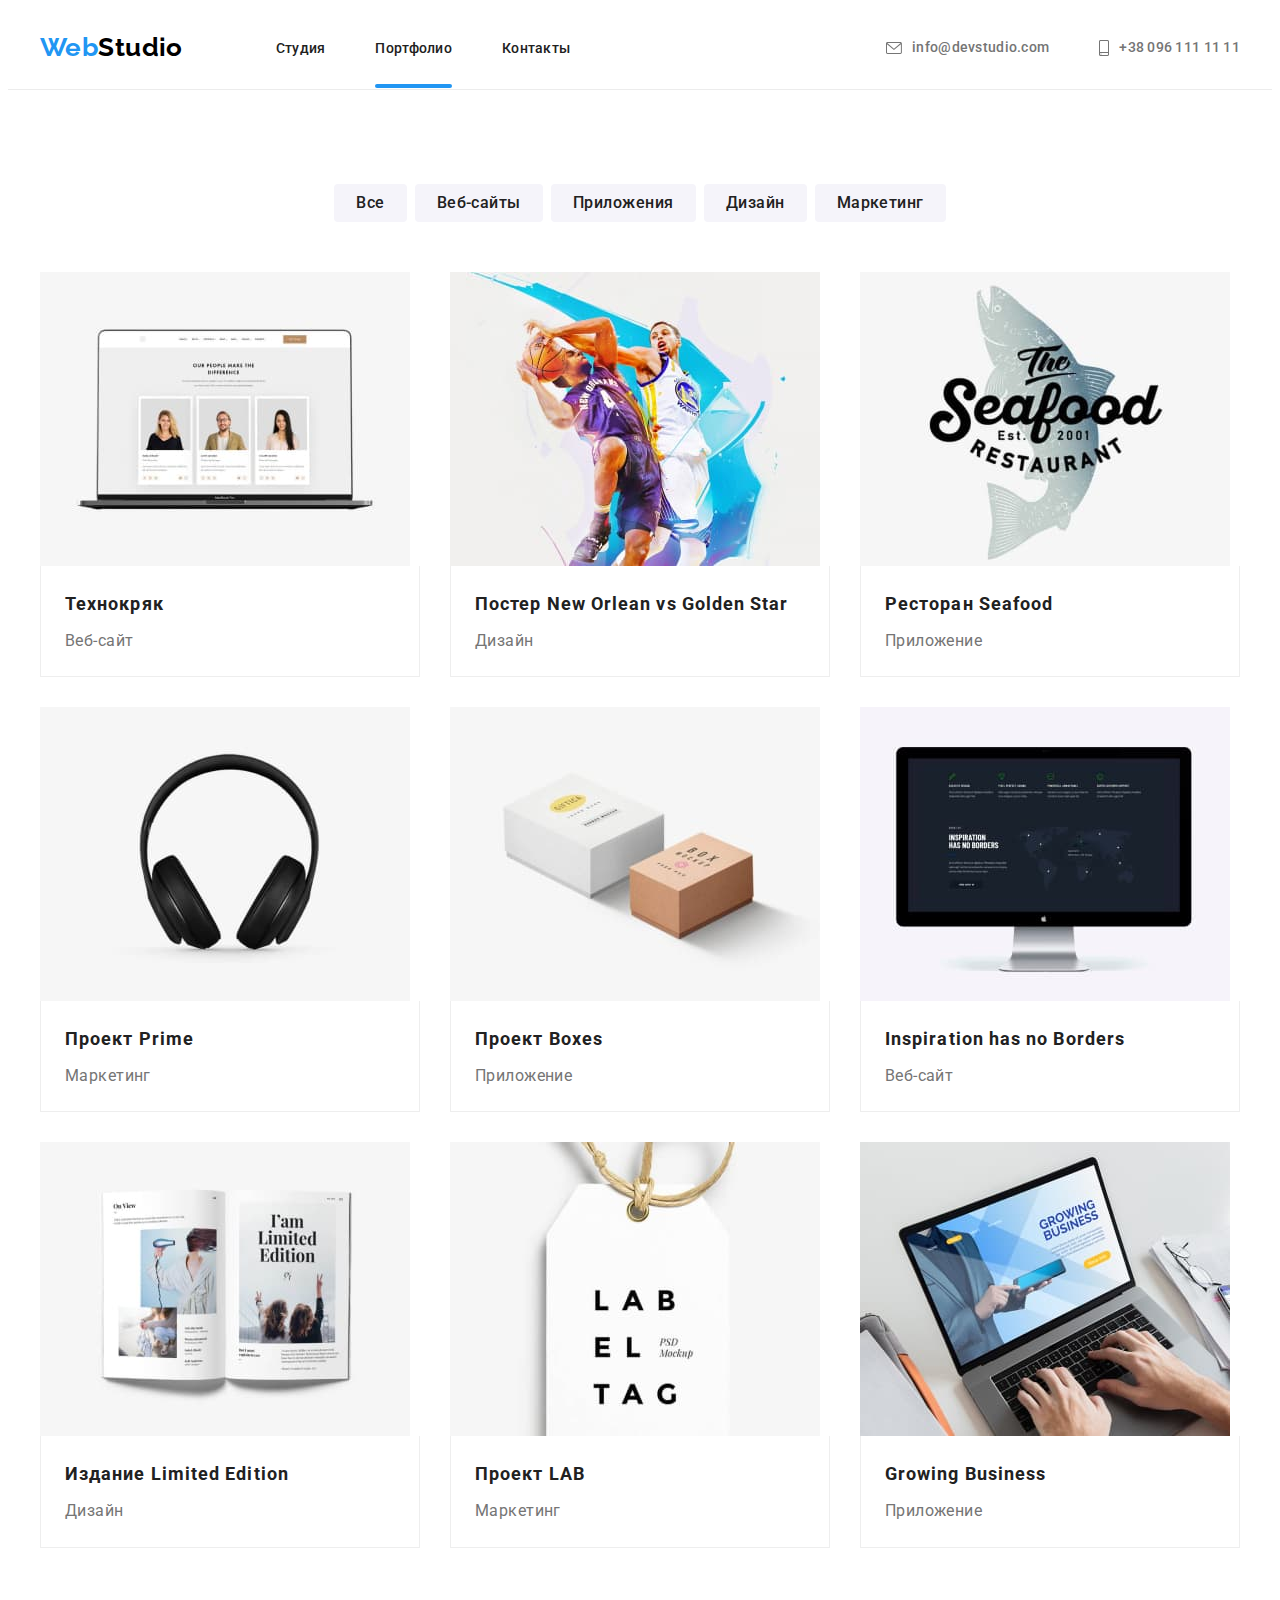
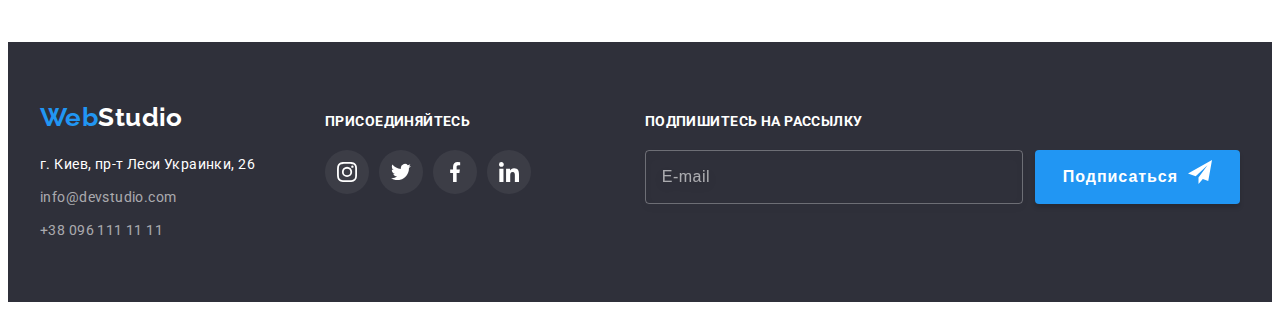
==== portfolio.html @ ac9e817c "Initial commit" ====
<!DOCTYPE html>
<html lang="ru">
	<head>
		<meta charset="UTF-8" />
		<meta http-equiv="X-UA-Compatible" content="IE=edge" />
		<meta name="viewport" content="width=device-width, initial-scale=1.0" />
		<title>Портфолио</title>
		<link rel="preconnect" href="https://fonts.googleapis.com" />
		<link rel="preconnect" href="https://fonts.gstatic.com" crossorigin />
		<link
			href="https://fonts.googleapis.com/css2?family=Raleway:wght@700&family=Roboto:wght@400;500;700;900&display=swap"
			rel="stylesheet"
		/>
		<link
			rel="stylesheet"
			href="https://cdnjs.cloudflare.com/ajax/libs/modern-normalize/1.1.0/modern-normalize.min.css"
			integrity="sha512-wpPYUAdjBVSE4KJnH1VR1HeZfpl1ub8YT/NKx4PuQ5NmX2tKuGu6U/JRp5y+Y8XG2tV+wKQpNHVUX03MfMFn9Q=="
			crossorigin="anonymous"
			referrerpolicy="no-referrer"
		/>
		<link rel="stylesheet" href="./css/styles.css" />
	</head>
	<body>
		<!-- шапка -->
		<header class="page-header">
			<div class="container">
				<nav class="page-navigation">
					<a href="./index.html" class="logo" lang="en">Web<span class="color-black">Studio</span></a>
					<ul class="site-nav list">
						<li><a href="./index.html">Студия</a></li>
						<li><a class="current" href="./portfolio.html">Портфолио</a></li>
						<li><a href="">Контакты</a></li>
					</ul>
				</nav>
				<ul class="auth-nav list">
					<li class="header-mail">
						<a href="maito:info@devstudio.com" class="header-envelope">
							<svg class="header-icon" width="16px" height="12px">
								<use href="./images/symbol-defs.svg#icon-envelope"></use>
							</svg>
							info@devstudio.com</a
						>
					</li>
					<li class="header-tel">
						<a href="tel:+380961111111" class="header-smartphone">
							<svg class="header-icon" width="10px" height="16px">
								<use href="./images/symbol-defs.svg#icon-smartphone"></use>
							</svg>
							+38 096 111 11 11</a
						>
					</li>
				</ul>
			</div>
		</header>
		<main>
			<section class="portfolio section">
				<div class="container">
					<h1 class="visually-hidden">Портфолио</h1>
					<!--фильтр-->
					<ul class="filters list">
						<li class="filers-item"><button type="button">Все</button></li>
						<li class="filers-item"><button type="button">Веб-сайты</button></li>
						<li class="filers-item"><button type="button">Приложения</button></li>
						<li class="filers-item"><button type="button">Дизайн</button></li>
						<li class="filers-item"><button type="button">Маркетинг</button></li>
					</ul>
					<!--карточки-->
					<ul class="cards-list list">
						<li class="cards-item">
							<a href="#" class="card-link">
								<div class="card-thumb">
									<img class="card-img" src="./images/p1.jpg" alt="технокряк" />

									<p class="card-about">
										Ресурс предлагает комплексные предложения с разным уровнем функционала и сервисов. Все это позволит
										посетителю получить исчерпывающие сведения о компании или частном лице
									</p>
								</div>
								<div class="card-content">
									<h2 class="cads">Технокряк</h2>
									<p class="cards-text">Веб-сайт</p>
								</div>
							</a>
						</li>
						<li class="cards-item">
							<a href="#" class="card-link">
								<div class="card-thumb">
									<img class="card-img" src="./images/p2.jpg" alt="постер" width="370" height="294" />
									<p class="card-about">
										Ресурс предлагает комплексные предложения с разным уровнем функционала и сервисов. Все это позволит
										посетителю получить исчерпывающие сведения о компании или частном лице
									</p>
								</div>
								<div class="card-content">
									<h2 class="cads">Постер <span lang="en">New Orlean vs Golden Star</span></h2>
									<p class="cards-text">Дизайн</p>
								</div>
							</a>
						</li>
						<li class="cards-item">
							<a href="#" class="card-link">
								<div class="card-thumb">
									<img class="card-img" src="./images/p3.jpg" alt="ресторан" width="370" height="294" />
									<p class="card-about">
										Ресурс предлагает комплексные предложения с разным уровнем функционала и сервисов. Все это позволит
										посетителю получить исчерпывающие сведения о компании или частном лице
									</p>
								</div>
								<div class="card-content">
									<h2 class="cads">Ресторан <span lang="en">Seafood</span></h2>
									<p class="cards-text">Приложение</p>
								</div>
							</a>
						</li>
						<li class="cards-item">
							<a href="#" class="card-link">
								<div class="card-thumb">
									<img class="card-img" src="./images/p4.jpg" alt="прайм" width="370" height="294" />
									<p class="card-about">
										Ресурс предлагает комплексные предложения с разным уровнем функционала и сервисов. Все это позволит
										посетителю получить исчерпывающие сведения о компании или частном лице
									</p>
								</div>
								<div class="card-content">
									<h2 class="cads">Проект <span lang="en">Prime</span></h2>
									<p class="cards-text">Маркетинг</p>
								</div>
							</a>
						</li>
						<li class="cards-item">
							<a href="#" class="card-link">
								<div class="card-thumb">
									<img class="card-img" src="./images/p5.jpg" alt="коробки" width="370" height="294" />
									<p class="card-about">
										Ресурс предлагает комплексные предложения с разным уровнем функционала и сервисов. Все это позволит
										посетителю получить исчерпывающие сведения о компании или частном лице
									</p>
								</div>
								<div class="card-content">
									<h2 class="cads">Проект <span lang="en">Boxes</span></h2>
									<p class="cards-text">Приложение</p>
								</div>
							</a>
						</li>
						<li class="cards-item">
							<a href="#" class="card-link">
								<div class="card-thumb">
									<img class="card-img" src="./images/p6.jpg" alt="вдохновение" width="370" height="294" />
									<p class="card-about">
										Ресурс предлагает комплексные предложения с разным уровнем функционала и сервисов. Все это позволит
										посетителю получить исчерпывающие сведения о компании или частном лице
									</p>
								</div>
								<div class="card-content">
									<h2 class="cads" lang="en">Inspiration has no Borders</h2>
									<p class="cards-text">Веб-сайт</p>
								</div>
							</a>
						</li>
						<li class="cards-item">
							<a href="#" class="card-link">
								<div class="card-thumb">
									<img class="card-img" src="./images/p7.jpg" alt="журнал" width="370" height="294" />
									<p class="card-about">
										Ресурс предлагает комплексные предложения с разным уровнем функционала и сервисов. Все это позволит
										посетителю получить исчерпывающие сведения о компании или частном лице
									</p>
								</div>
								<div class="card-content">
									<h2 class="cads">Издание <span lang="en">Limited Edition</span></h2>
									<p class="cards-text">Дизайн</p>
								</div>
							</a>
						</li>
						<li class="cards-item">
							<a href="#" class="card-link">
								<div class="card-thumb">
									<img class="card-img" src="./images/p8.jpg" alt="проект" width="370" height="294" />
									<p class="card-about">
										Ресурс предлагает комплексные предложения с разным уровнем функционала и сервисов. Все это позволит
										посетителю получить исчерпывающие сведения о компании или частном лице
									</p>
								</div>
								<div class="card-content">
									<h2 class="cads">Проект <span lang="en">LAB</span></h2>
									<p class="cards-text">Маркетинг</p>
								</div>
							</a>
						</li>
						<li class="cards-item">
							<a href="#" class="card-link">
								<div class="card-thumb">
									<img class="card-img" src="./images/p9.jpg" alt="приложение" width="370" height="294" />
									<p class="card-about">
										Ресурс предлагает комплексные предложения с разным уровнем функционала и сервисов. Все это позволит
										посетителю получить исчерпывающие сведения о компании или частном лице
									</p>
								</div>
								<div class="card-content">
									<h2 class="cads" lang="en">Growing Business</h2>
									<p class="cards-text">Приложение</p>
								</div>
							</a>
						</li>
					</ul>
				</div>
			</section>
		</main>
		<!-- футер -->
		<footer class="footer">
			<div class="container position">
				<div class="footer-contacts">
					<a href="./index.html" class="logo-footer" lang="en">Web<span class="color-white">Studio</span></a>
					<address class="adress">
						<ul class="adress-list list">
							<li class="adress-item">
								<a
									class="adr"
									href="https://goo.gl/maps/PPRMC6hqxbuYSdS69"
									target="_blank"
									rel="noreferrer noopener nofollow"
								>
									г. Киев, пр-т Леси Украинки, 26
								</a>
							</li>
							<li class="adress-item"><a class="mail" href="maito:info@devstudio.com">info@devstudio.com</a></li>
							<li class="adress-item"><a class="tel" href="tel:+380961111111">+38 096 111 11 11</a></li>
						</ul>
					</address>
				</div>

				<div class="adition">
					<strong class="add">Присоединяйтесь</strong>
					<ul class="sotial-list list">
						<li class="sotial-items">
							<a href="" class="sotial-links link">
								<svg class="social-icon" width="20" height="20">
									<use href="./images/symbol-defs.svg#icon-instagram"></use>
								</svg>
							</a>
						</li>
						<li class="sotial-items">
							<a href="" class="sotial-links link">
								<svg class="social-icon" width="20" height="20">
									<use href="./images/symbol-defs.svg#icon-twitter"></use>
								</svg>
							</a>
						</li>
						<li class="sotial-items">
							<a href="" class="sotial-links link">
								<svg class="social-icon" width="20" height="20">
									<use href="./images/symbol-defs.svg#icon-facebook"></use>
								</svg>
							</a>
						</li>
						<li class="sotial-items">
							<a href="" class="sotial-links link">
								<svg class="social-icon" width="20" height="20">
									<use href="./images/symbol-defs.svg#icon-linkedin"></use>
								</svg>
							</a>
						</li>
					</ul>
				</div>

				<div class="footer-sub">
					<strong class="subscribe">Подпишитесь на рассылку</strong>
					<form class="subscribe-form">
						<input type="email" class="subscribe-input" name="user-email" placeholder="E-mail" />
						<button type="submit" class="subscribe-button">
							Подписаться
							<span>
								<svg class="send" width="24" height="24">
									<use href="./images/symbol-defs.svg#icon-send"></use>
								</svg>
							</span>
						</button>
					</form>
				</div>
			</div>
		</footer>
	</body>
</html>
---- css/styles.css ----
:root {
	--main-title-color: #fff;
	--accent-color: #2196f3;
	--color-titles: #212121;
	--color-text: #757575;
	--color-fon: #f5f4fa;
	--color-fon-banner: #c4c4c4;
	--color-black: #000;
	--main-button-accent: #188ce8;
	--contacts-in-footer: rgba(255, 255, 255, 0.6);
	--color-border: #eeeeee;
	--color-header-line: #ececec;
	--color-gradient-hero: rgba(47, 48, 58, 0.4);
	--color-soc-icons: #afb1b8;
	--card-set-gap: 30px;
	--timing-function: cubic-bezier(0.4, 0, 0.2, 1);
}

body {
	font-family: "Roboto", sans-serif;
	background-color: var(--main-title-color);
	font-size: 14px;
	letter-spacing: 0.03em;
	color: var(--color-titles);
}
h1,
h2,
h3,
h4,
h5,
h6,
p {
	margin: 0;
}
a {
	text-decoration: none;
}
li {
	list-style: none;
}
img {
	display: block;
	max-width: 100%;
	height: auto;
}
button {
	display: block;
	margin: 0 auto;
	cursor: pointer;
	border: none;
	border-radius: 4px;
}
.section {
	padding-top: 94px;
	padding-bottom: 94px;
}
.list {
	padding: 0;
	margin: 0;
	list-style: none;
}
.link {
	text-decoration: none;
}
.container {
	width: 1200px;
	padding-left: 15px;
	padding-right: 15px;
	margin: 0 auto;
}
/* --------------------------ШАПКА------------------------ */
.page-header {
	background-color: var(--main-title-color);
	border-bottom: 1px solid var(--color-header-line);
}
.page-header .container {
	display: flex;
	align-items: center;
}
.page-navigation {
	display: flex;
}
.logo {
	font-family: "Raleway", sans-serif;
	font-style: normal;
	font-weight: 700;
	font-size: 26px;
	line-height: 1.19;
	color: var(--accent-color);
	padding-top: 24px;
	padding-bottom: 25px;
	margin-right: 93px;
}
.color-black {
	color: var(--color-black);
}

.site-nav a {
	font-weight: 500;
	line-height: 1.14;
	letter-spacing: 0.02em;
	color: var(--color-titles);
	transition: color 250ms var(--timing-function);
	padding-bottom: 32px;
}

.site-nav a:hover,
.auth-nav a:hover,
.site-nav a:focus,
.auth-nav a:focus {
	cursor: pointer;
	color: var(--accent-color);
}

.current {
	position: relative;
	color: var(--accent-color);
}
.site-nav {
	position: relative;
}
.current::after {
	content: "";
	position: absolute;

	bottom: 0;
	left: 0;
	display: block;
	width: 100%;
	height: 4px;
	background-color: var(--accent-color);
	border-radius: 2px;
}
.auth-nav a {
	font-weight: 500;
	line-height: 1.14;
	letter-spacing: 0.02em;
	color: var(--color-text);
	transition: color 250ms var(--timing-function);
}
.site-nav {
	display: flex;
	padding-top: 32px;
	padding-bottom: 32px;
	margin: 0 auto;
	gap: 50px;
}
.auth-nav {
	display: flex;
	margin-left: auto;
	gap: 50px;
}
.header-icon {
	fill: currentColor;
}
.header-envelope,
.header-smartphone {
	display: flex;
	align-items: center;
	justify-content: center;
	gap: 10px;
}
/* ----------------------ГЕРОЙ------------------------ */
.banner {
	background-color: var(--color-fon-banner);
	padding-top: 200px;
	padding-bottom: 200px;
	height: 600px;
	max-width: 1600px;
	margin-left: auto;
	margin-right: auto;
	background-image: linear-gradient(var(--color-gradient-hero), var(--color-gradient-hero)), url(../images/hero.jpg);
	background-repeat: no-repeat;
	background-position: center;
	background-size: cover;
}
.banner-title {
	margin-top: 0;
	margin-bottom: 30px;
	margin-left: auto;
	margin-right: auto;
	font-weight: 900;
	font-size: 44px;
	line-height: 1.36;
	text-align: center;
	letter-spacing: 0.06em;
	text-transform: uppercase;
	color: var(--main-title-color);
	max-width: 696px;
}
.main-button {
	font-weight: 700;
	font-size: 16px;
	line-height: 1.88;
	display: flex;
	align-items: center;
	padding: 10px 32px;
	cursor: pointer;
	letter-spacing: 0.06em;
	color: var(--main-title-color);
	background-color: var(--accent-color);
	border-radius: 4px;
	margin-left: auto;
	margin-right: auto;
	transition: color 250ms var(--timing-function), background-color 250ms var(--timing-function);
}
.main-button:hover,
.main-button:focus {
	color: var(--main-title-color);
	background-color: var(--main-button-accent);
}

/* ----------------------------------ОСОБЕННОСТИ-------------------- */
.peculiarities {
	padding-top: 94px;
	padding-bottom: 94px;
}
.visually-hidden {
	position: absolute;
	width: 1px;
	height: 1px;
	margin: -1px;
	border: 0;
	padding: 0;
	white-space: nowrap;
	clip-path: inset(100%);
	clip: rect(0 0 0 0);
	overflow: hidden;
}
.pec-list {
	display: flex;
	gap: 30px;
	background-color: var(--main-title-color);
}
.features-pic {
	width: 270px;
	height: 120px;
	background: var(--color-fon);
	border-radius: 4px;
	margin-bottom: 30px;
	display: flex;
	align-items: center;
	justify-content: center;
}
.pec-list-title {
	font-weight: 700;
	font-size: 14px;
	line-height: 1.14;
	text-transform: uppercase;
	color: var(--color-titles);
	margin-top: 0;
	margin-bottom: 10px;
}
.pec-list-text {
	font-weight: 400;
	line-height: 1.7;
	color: var(--color-text);
}

/* ---------------ЧЕМ МЫ ЗАНИМАЕСЯ------------------ */

.doing {
	background-color: var(--main-title-color);
	padding-bottom: 94px;
}
.doing-title {
	margin-bottom: 50px;
}
.doing-title,
.team-title {
	font-weight: 700;
	font-size: 36px;
	line-height: 1.16;
	text-align: center;
	color: var(--color-titles);
}
.doig-list {
	display: flex;
	gap: 30px;
}
.doing-img {
	position: relative;
}
.doing-overlay {
	position: absolute;
	bottom: 0;
	right: 0;

	width: 370px;
	height: 70px;
	padding-top: 27px;
	padding-bottom: 27px;
	background: rgba(47, 48, 58, 0.8);
}
.doing-text {
	font-weight: 700;
	font-size: 14px;
	line-height: 1.14;
	text-align: center;
	letter-spacing: 0.03em;
	text-transform: uppercase;

	color: var(--main-title-color);
}

/* -------------------НАША КОМАНДА------------------------------ */
.team {
	background-color: var(--color-fon);
}
.team-title {
	margin-bottom: 50px;
}
.team-list {
	display: flex;
	gap: 30px;
}
.team-card {
	background-color: var(--main-title-color);
	box-shadow: 0px 1px 3px rgba(0, 0, 0, 0.12), 0px 1px 1px rgba(0, 0, 0, 0.14), 0px 2px 1px rgba(0, 0, 0, 0.2);
	border-radius: 0px 0px 4px 4px;
}
.team-desk {
	text-align: center;
	padding: 30px 0;
}
.card-title {
	margin-bottom: 10px;
	font-weight: 500;
	font-size: 16px;
	line-height: 1.2;
	color: var(--color-titles);
}
.card-text {
	font-weight: 400;
	font-size: 16px;
	line-height: 1.2;
	color: var(--color-text);
	margin-bottom: 16px;
}
.team-contacts {
	display: flex;
	justify-content: center;
	gap: 10px;
}
.team-contacts-link {
	width: 44px;
	height: 44px;
	border-radius: 50%;
	background-color: var(--main-title-color);
	display: flex;
	align-items: center;
	justify-content: center;
	color: var(--color-soc-icons);

	transition: background-color 250ms var(--timing-function);
}
.team-contacts-icon {
	fill: currentColor;
	transition: color 250ms var(--timing-function);
}
.team-contacts-link:hover,
.team-contacts-link:focus {
	background-color: var(--accent-color);
	color: var(--main-title-color);
}

/* -------------------------------КЛИЕНТЫ---------------------- */
.clients-title {
	margin-bottom: 50px;
	font-weight: 700;
	font-size: 36px;
	line-height: 42px;
	text-align: center;
	color: var(--color-titles);
}
.clients-list {
	display: flex;
	justify-content: center;
	gap: 30px;
}
.clients-logo-link {
	width: 170px;
	height: 92px;
	border: 1px solid var(--color-soc-icons);

	display: flex;
	align-items: center;
	justify-content: center;
	color: var(--color-soc-icons);

	transition: color 250ms var(--timing-function);
}
.clients-logo-icon {
	fill: currentColor;
}
.clients-logo-link:hover,
.clients-logo-link:focus {
	border: 1px solid var(--accent-color);
	border-radius: 4px;
	color: var(--accent-color);
}
/* ---------------------------------ПОДВАЛ------------------------------ */
.footer {
	background-color: #2f303a;
	padding-top: 60px;
	padding-bottom: 60px;
}
.logo-footer {
	font-family: "Raleway", sans-serif;
	display: block;
	font-style: normal;
	font-weight: 700;
	font-size: 26px;
	line-height: 1.19;
	color: var(--accent-color);
	margin-bottom: 20px;
}
.color-white {
	color: var(--main-title-color);
}
.position {
	display: flex;
	align-items: baseline;
}
.footer-contacts {
	margin-right: 70px;
}
.address {
	font-weight: 400;
	line-height: 1.7;
	font-style: normal;
}
address {
	font-style: normal;
}
.adress-item:not(:last-child) {
	margin-bottom: 9px;
}
.adr {
	color: var(--main-title-color);
	line-height: 1.71;
}
.mail,
.tel {
	color: var(--contacts-in-footer);
	line-height: 1.71;
}
address a {
	transition: color 250ms var(--timing-function);
}
address a:hover,
address a:focus {
	color: var(--accent-color);
}

.add {
	font-weight: 700;
	font-size: 14px;
	line-height: 1.14;
	letter-spacing: 0.03em;
	text-transform: uppercase;
	color: var(--main-title-color);
	margin-bottom: 20px;
	display: block;
}
.sotial-list {
	display: flex;
	justify-content: center;
	gap: 10px;
}
.sotial-links {
	fill: var(--main-title-color);
	width: 44px;
	height: 44px;
	border-radius: 50%;
	background-color: #ffffff10;
	display: flex;
	align-items: center;
	justify-content: center;

	transition: background-color 250ms var(--timing-function);
}
.sotial-links:hover,
.sotial-links:focus {
	background-color: var(--accent-color);
}
.footer-sub {
	margin-left: auto;
}
.subscribe {
	display: block;
	font-weight: 700;
	font-size: 14px;
	line-height: 1.14;
	letter-spacing: 0.03em;
	text-transform: uppercase;
	margin-bottom: 20px;

	color: var(--main-title-color);
}
.subscribe-form {
	display: flex;
	gap: 12px;
}
.subscribe-input {
	width: 358px;
	height: 50px;
	border: 1px solid rgba(255, 255, 255, 0.3);
	filter: drop-shadow(0px 4px 4px rgba(0, 0, 0, 0.15));
	border-radius: 4px;
	padding-left: 16px;
	background-color: transparent;

	font-weight: 400;
	font-size: 16px;
	line-height: 1.25;
	display: flex;
	align-items: center;
	letter-spacing: 0.03em;

	color: rgba(255, 255, 255, 0.6);
}
.subscribe-input::placeholder {
	font-weight: 400;
	font-size: 16px;
	line-height: 1.25;
	display: flex;
	align-items: center;
	letter-spacing: 0.03em;

	color: rgba(255, 255, 255, 0.6);
}
.subscribe-button {
	font-weight: 700;
	font-size: 16px;
	line-height: 1.88;
	padding: 10px 28px;
	letter-spacing: 0.06em;

	color: var(--main-title-color);
	background-color: var(--accent-color);
	box-shadow: 0px 4px 4px rgba(0, 0, 0, 0.15);
	border-radius: 4px;

	margin-left: auto;
	margin-right: auto;
	display: flex;
	align-items: center;
	justify-content: center;
	gap: 10px;
}
/* -----------------------------ПОРТФОЛИО------------------------------- */
.portfolio {
	background-color: var(--main-title-color);
}
.filters button {
	font-family: inherit;
	font-weight: 500;
	font-size: 16px;
	line-height: 1.6;
	letter-spacing: 0.03em;
	text-align: center;
	padding: 6px 22px;
	color: var(--color-titles);
	background-color: var(--color-fon);
	border-radius: 4px;

	transition: color 250ms var(--timing-function), background-color 250ms var(--timing-function),
		box-shadow 250ms var(--timing-function);
}
.filters button:hover,
.filters button:focus,
.filters button:active {
	color: var(--main-title-color);
	background-color: var(--accent-color);
	box-shadow: 0px 3px 1px rgba(0, 0, 0, 0.1), 0px 1px 2px rgba(0, 0, 0, 0.08), 0px 2px 2px rgba(0, 0, 0, 0.12);
	border-radius: 4px;
}
.filters {
	display: flex;
	justify-content: center;
	padding-bottom: 16px;
	margin-bottom: 34px;
}
.filers-item:not(:last-child) {
	margin-right: 8px;
}
.filters-item {
	padding: 6px 22px;
	border: 1px solid var(--color-border);
}
.cards-list {
	display: flex;
	flex-wrap: wrap;
	margin-bottom: calc(-1 * var(--card-set-gap));
	margin-left: calc(-1 * var(--card-set-gap));
}
.cards-list > .cards-item {
	flex-basis: calc(100% / 3 - var(--card-set-gap));
	margin-bottom: var(--card-set-gap);
	margin-left: var(--card-set-gap);
}
.card-link {
	display: block;
	transition: box-shadow 250ms var(--timing-function);
}
.card-link:hover,
.card-link:focus {
	box-shadow: 0px 1px 1px rgba(0, 0, 0, 0.12), 0px 4px 4px rgba(0, 0, 0, 0.06), 1px 4px 6px rgba(0, 0, 0, 0.16);
}
.card-thumb {
	position: relative;
	overflow: hidden;
}
.card-about {
	position: absolute;
	top: 0;
	left: 0;

	width: 100%;
	height: 100%;
	padding-left: 24px;
	padding-right: 24px;
	padding-top: 63px;
	padding-bottom: 63px;
	background: rgba(33, 150, 243, 0.9);

	font-weight: 400;
	font-size: 18px;
	line-height: 1.5;
	letter-spacing: 0.03em;
	color: #ffffff;

	transform: translateY(100%);
	transition: transform 250ms var(--timing-function);
	overflow: auto;
}
.card-link:hover .card-about {
	transform: translateY(0);
}
.cads {
	font-weight: 700;
	font-size: 18px;
	line-height: 2;
	letter-spacing: 0.06em;
	color: var(--color-titles);
	margin-bottom: 4px;
}
.cards-text {
	font-weight: 400;
	font-size: 16px;
	line-height: 1.9;
	color: var(--color-text);
}
.card-content {
	padding: 20px 24px;
	border: 1px solid var(--color-border);
	border-top: none;
}

.backdrop {
	position: fixed;
	top: 0;

	width: 100%;
	height: 100%;
	background-color: rgba(0, 0, 0, 0.2);
	transition: opacity 250ms var(--timing-function), visibility 250ms;
}
.modal {
	position: absolute;
	top: 50%;
	left: 50%;

	width: 528px;
	min-height: 581px;
	background-color: var(--main-title-color);
	padding: 40px;
	box-shadow: 0px 1px 3px rgba(0, 0, 0, 0.12), 0px 1px 1px rgba(0, 0, 0, 0.14), 0px 2px 1px rgba(0, 0, 0, 0.2);
	border-radius: 4px;

	transform: translate(-50%, -50%) scale(1);
	transition: transform 250ms var(--timing-function);
}
.backdrop.is-hidden .modal {
	transform: translate(-50%, -50%) scale(0);
}
.close {
	position: absolute;
	top: 8px;
	right: 8px;

	width: 30px;
	height: 30px;
	border: 1px solid rgba(0, 0, 0, 0.1);
	border-radius: 50%;
	background-color: transparent;

	display: flex;
	justify-content: center;
	align-items: center;
}
.icon-close {
	transition: fill 250ms var(--timing-function);
}
.close:hover,
.close:focus {
	fill: var(--accent-color);
}
.is-hidden {
	opacity: 0;
	visibility: hidden;
	pointer-events: none;
}
.no-scroll {
	overflow: hidden;
}
.modal-title {
	font-weight: 700;
	font-size: 20px;
	line-height: 1.15;
	text-align: center;
	letter-spacing: 0.03em;
	margin-bottom: 12px;

	background-color: var(--main-title-color);
	color: var(--color-titles);
}
.input-field {
	margin-bottom: 10px;
}
.input-field-coment {
	margin-bottom: 20px;
}
.input-field-che {
	margin-bottom: 30px;
}
.input-wrap {
	position: relative;
}
.form-input {
	width: 100%;
	height: 40px;
	border: 1px solid rgba(33, 33, 33, 0.2);
	border-radius: 4px;
	padding-left: 42px;

	transition: border 250ms var(--timing-function);
}
.form-input:focus,
.form-input:hover {
	outline-color: var(--accent-color);
}
.input-icon {
	position: absolute;
	top: 50%;
	left: 12px;
	transform: translateY(-50%);

	transition: fill 250ms var(--timing-function);
}
.form-input:focus + .input-icon {
	fill: var(--accent-color);
}

.input-title {
	font-weight: 400;
	font-size: 12px;
	line-height: 1.16;
	letter-spacing: 0.01em;
	display: block;
	margin-bottom: 4px;

	color: var(--color-text);
}
.modal-text {
	width: 100%;
	height: 120px;
	padding: 12px 16px;
	margin-bottom: 20px;
	border: 1px solid rgba(33, 33, 33, 0.2);
	border-radius: 4px;
	resize: none;
}
.modal-text::placeholder {
	font-weight: 400;
	font-size: 12px;
	line-height: 1.16;
	letter-spacing: 0.01em;

	color: rgba(117, 117, 117, 0.5);
}
.checkbox-text {
	font-weight: 400;
	font-size: 14px;
	line-height: 1.71;
	letter-spacing: 0.03em;
	margin-bottom: 30px;
	color: var(--color-text);

	display: flex;
	justify-content: center;
	align-items: center;
}
.dogovor {
	color: var(--accent-color);
	text-decoration: underline;
}
.checkbox-text span {
	width: 16px;
	height: 15px;
	border: 2px solid var(--color-titles);
	border-radius: 3px;
	margin-right: 8.38px;
	display: flex;
	align-items: center;
	justify-content: center;

	transition: background-color 250ms var(--timing-function), border-color 250ms var(--timing-function);
}
.checked-icon {
	fill: transparent;

	transition: fill 250ms var(--timing-function);
}
.input-check:checked + .checkbox-text span {
	background-color: var(--accent-color);
	border-color: var(--accent-color);
}
.input-check:checked + .checkbox-text .checked-icon {
	fill: var(--main-title-color);
}
.modal-button {
	font-weight: 700;
	font-size: 16px;
	line-height: 1.87;
	padding: 10px 52px;
	display: flex;
	align-items: center;
	text-align: center;
	letter-spacing: 0.06em;
	color: var(--main-title-color);

	background: var(--accent-color);
	box-shadow: 0px 4px 4px rgba(0, 0, 0, 0.15);
	border-radius: 4px;
	margin-left: auto;
	margin-right: auto;
	transition: color 250ms var(--timing-function), background-color 250ms var(--timing-function);
}
.modal-button:hover,
.modal-button:focus {
	color: var(--main-title-color);
	background-color: var(--main-button-accent);
}
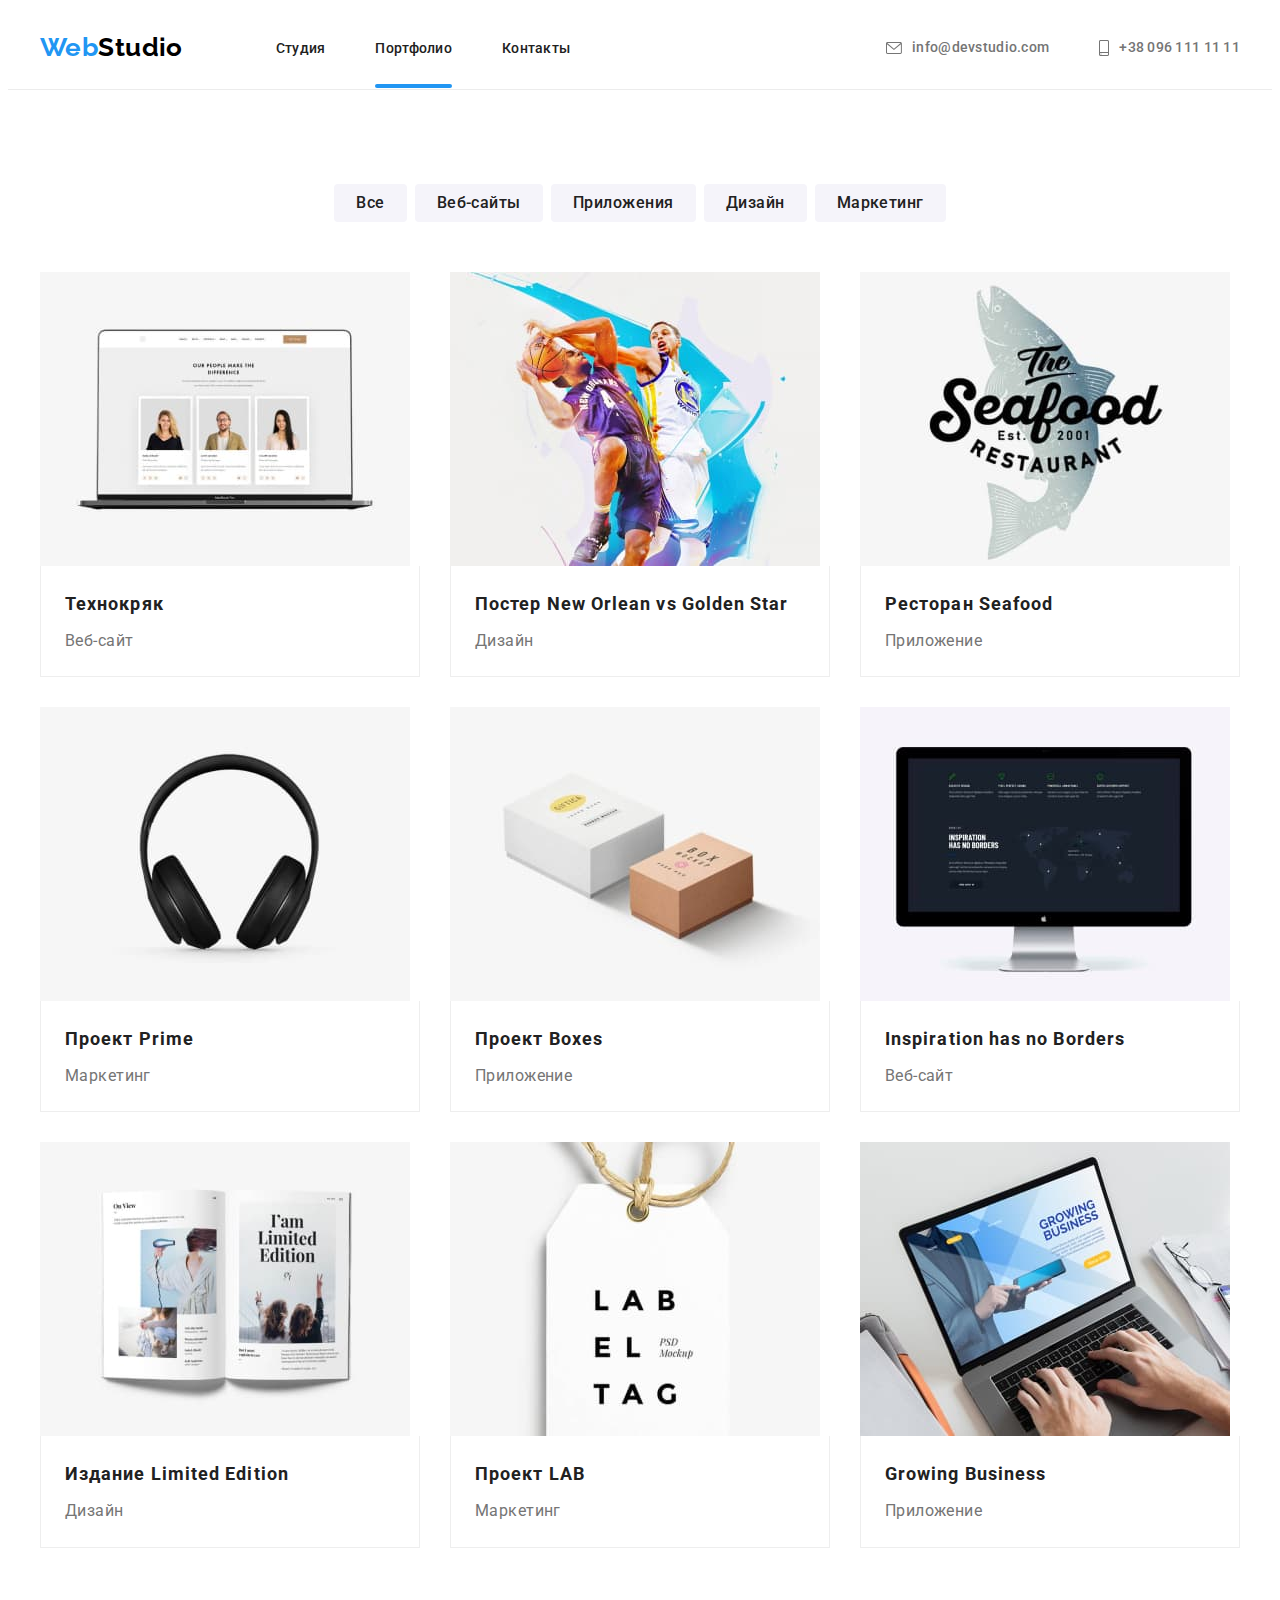
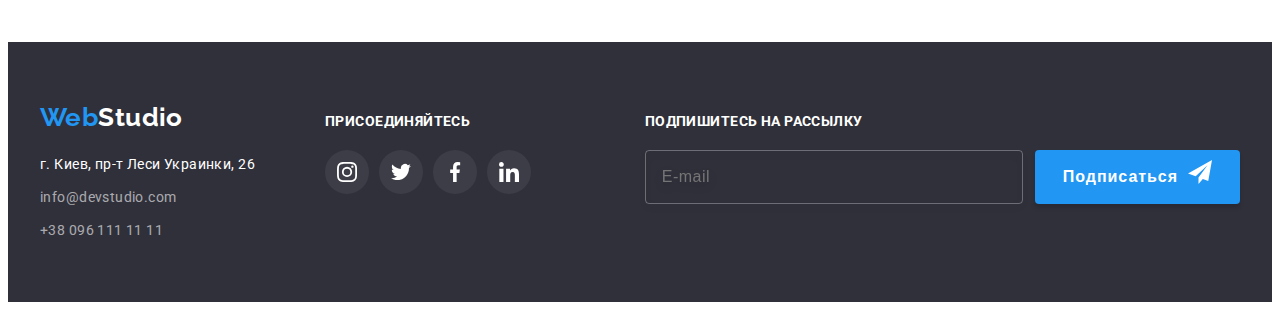
==== commit f0a82a05: "doing" ====
--- a/portfolio.html
+++ b/portfolio.html
@@ -19,6 +19,7 @@
 			referrerpolicy="no-referrer"
 		/>
 		<link rel="stylesheet" href="./css/styles.css" />
+		<link rel="stylesheet" href="/css/main.min.css" />
 	</head>
 	<body>
 		<!-- шапка -->
--- a/css/main.min.css
+++ b/css/main.min.css
@@ -0,0 +1 @@
+:root{--main-title-color: #fff;--accent-color: #2196f3;--color-titles: #212121;--color-text: #757575;--color-fon: #f5f4fa;--color-fon-banner: #c4c4c4;--color-black: #000;--main-button-accent: #188ce8;--contacts-in-footer: rgba(255, 255, 255, 0.6);--color-border: #eeeeee;--color-header-line: #ececec;--color-gradient-hero: rgba(47, 48, 58, 0.4);--color-soc-icons: #afb1b8;--card-set-gap: 30px;--timing-function: cubic-bezier(0.4, 0, 0.2, 1)}h1,h2,h3,h4,h5,h6,p{margin:0}a{text-decoration:none}li{list-style:none}address{font-style:normal}body{font-family:"Roboto",sans-serif;background-color:var(--main-title-color);font-size:14px;letter-spacing:.03em;color:var(--color-titles)}.section{padding-top:94px;padding-bottom:94px}.list{padding:0;margin:0;list-style:none}.link{text-decoration:none}img{display:block;max-width:100%;height:auto}.visually-hidden{position:absolute;width:1px;height:1px;margin:-1px;border:0;padding:0;white-space:nowrap;-webkit-clip-path:inset(100%);clip-path:inset(100%);clip:rect(0 0 0 0);overflow:hidden}.container{width:1200px;padding-left:15px;padding-right:15px;margin:0 auto}button{display:block;margin:0 auto;cursor:pointer;border:none;border-radius:4px}.page-header{background-color:var(--main-title-color);border-bottom:1px solid var(--color-header-line)}.page-header .container{display:flex;align-items:center}.page-navigation{display:flex}.logo{font-family:"Raleway",sans-serif;font-style:normal;font-weight:700;font-size:26px;line-height:1.19;color:var(--accent-color);padding-top:24px;padding-bottom:25px;margin-right:93px}.color-black{color:var(--color-black)}.site-nav a{font-weight:500;line-height:1.14;letter-spacing:.02em;color:var(--color-titles);transition:color 250ms var(--timing-function);padding-bottom:32px}.site-nav a:hover,.auth-nav a:hover,.site-nav a:focus,.auth-nav a:focus{cursor:pointer;color:var(--accent-color)}.current{position:relative;color:var(--accent-color)}.site-nav{position:relative}.current::after{content:"";position:absolute;bottom:0;left:0;display:block;width:100%;height:4px;background-color:var(--accent-color);border-radius:2px}.auth-nav a{font-weight:500;line-height:1.14;letter-spacing:.02em;color:var(--color-text);transition:color 250ms var(--timing-function)}.site-nav{display:flex;padding-top:32px;padding-bottom:32px;margin:0 auto;gap:50px}.auth-nav{display:flex;margin-left:auto;gap:50px}.header-icon{fill:currentColor}.header-envelope,.header-smartphone{display:flex;align-items:center;justify-content:center;gap:10px}.banner{background-color:var(--color-fon-banner);padding-top:200px;padding-bottom:200px;height:600px;max-width:1600px;margin-left:auto;margin-right:auto;background-image:linear-gradient(var(--color-gradient-hero), var(--color-gradient-hero)),url(../images/hero.jpg);background-repeat:no-repeat;background-position:center;background-size:cover}.banner_title{margin-top:0;margin-bottom:30px;margin-left:auto;margin-right:auto;font-weight:900;font-size:44px;line-height:1.36;text-align:center;letter-spacing:.06em;text-transform:uppercase;color:var(--main-title-color);max-width:696px}.banner_button{font-weight:700;font-size:16px;line-height:1.88;display:flex;align-items:center;padding:10px 32px;cursor:pointer;letter-spacing:.06em;color:var(--main-title-color);background-color:var(--accent-color);border-radius:4px;margin-left:auto;margin-right:auto;transition:color 250ms var(--timing-function),background-color 250ms var(--timing-function)}.banner_button:hover,.banner_button:focus{color:var(--main-title-color);background-color:var(--main-button-accent)}.features{padding-top:94px;padding-bottom:94px}.features_list{display:flex;gap:30px;background-color:var(--main-title-color)}.features_icon{width:270px;height:120px;background:var(--color-fon);border-radius:4px;margin-bottom:30px;display:flex;align-items:center;justify-content:center}.features_title{font-weight:700;font-size:14px;line-height:1.14;text-transform:uppercase;color:var(--color-titles);margin-top:0;margin-bottom:10px}.features_text{font-weight:400;line-height:1.7;color:var(--color-text)}.doing{background-color:var(--main-title-color);padding-bottom:94px}.doing_title{margin-bottom:50px;font-weight:700;font-size:36px;line-height:1.16;text-align:center;color:var(--color-titles)}.doing_list{display:flex;gap:30px}.doing_list_img{position:relative}.doing_list_overlay{position:absolute;bottom:0;right:0;width:370px;height:70px;padding-top:27px;padding-bottom:27px;background:rgba(47,48,58,.8)}.doing_list_text{font-weight:700;font-size:14px;line-height:1.14;text-align:center;letter-spacing:.03em;text-transform:uppercase;color:var(--main-title-color)}.doing_list .doing_img{position:relative}.doing_list .doing_overlay{position:absolute;bottom:0;right:0;width:370px;height:70px;padding-top:27px;padding-bottom:27px;background:rgba(47,48,58,.8)}.doing_list .doing_text{font-weight:700;font-size:14px;line-height:1.14;text-align:center;letter-spacing:.03em;text-transform:uppercase;color:var(--main-title-color)}.team{background-color:var(--color-fon)}.team_title{margin-bottom:50px;font-weight:700;font-size:36px;line-height:1.16;text-align:center;color:var(--color-titles)}.team_list{display:flex;gap:30px}.team_card{background-color:var(--main-title-color);box-shadow:0px 1px 3px rgba(0,0,0,.12),0px 1px 1px rgba(0,0,0,.14),0px 2px 1px rgba(0,0,0,.2);border-radius:0px 0px 4px 4px}.card_desk{text-align:center;padding:30px 0}.card_title{margin-bottom:10px;font-weight:500;font-size:16px;line-height:1.2;color:var(--color-titles)}.card_text{font-weight:400;font-size:16px;line-height:1.2;color:var(--color-text);margin-bottom:16px}.card_contacts{display:flex;justify-content:center;gap:10px}.contacts_link{width:44px;height:44px;border-radius:50%;background-color:var(--main-title-color);display:flex;align-items:center;justify-content:center;color:var(--color-soc-icons);transition:background-color 250ms var(--timing-function)}.contacts_icon{fill:currentColor;transition:color 250ms var(--timing-function)}.contacts_link:hover,.contacts_link:focus{background-color:var(--accent-color);color:var(--main-title-color)}.clients-title{margin-bottom:50px;font-weight:700;font-size:36px;line-height:42px;text-align:center;color:var(--color-titles)}.clients-list{display:flex;justify-content:center;gap:30px}.clients-logo-link{width:170px;height:92px;border:1px solid var(--color-soc-icons);display:flex;align-items:center;justify-content:center;color:var(--color-soc-icons);transition:color 250ms var(--timing-function)}.clients-logo-link:hover,.clients-logo-link:focus{border:1px solid var(--accent-color);border-radius:4px;color:var(--accent-color)}.clients-logo-icon{fill:currentColor}.footer{background-color:#2f303a;padding-top:60px;padding-bottom:60px}.logo-footer{font-family:"Raleway",sans-serif;display:block;font-style:normal;font-weight:700;font-size:26px;line-height:1.19;color:var(--accent-color);margin-bottom:20px}.color-white{color:var(--main-title-color)}.position{display:flex;align-items:baseline}.footer-contacts{margin-right:70px}.address{font-weight:400;line-height:1.7;font-style:normal}.adress-item:not(:last-child){margin-bottom:9px}.adr{color:var(--main-title-color);line-height:1.71}.mail,.tel{color:var(--contacts-in-footer);line-height:1.71}address a{transition:color 250ms var(--timing-function)}address a address a:hover,address a address a:focus{color:var(--accent-color)}.add{font-weight:700;font-size:14px;line-height:1.14;letter-spacing:.03em;text-transform:uppercase;color:var(--main-title-color);margin-bottom:20px;display:block}.sotial-list{display:flex;justify-content:center;gap:10px}.sotial-links{fill:var(--main-title-color);width:44px;height:44px;border-radius:50%;background-color:rgba(255,255,255,.062745098);display:flex;align-items:center;justify-content:center;transition:background-color 250ms var(--timing-function)}.sotial-links .sotial-links:hover,.sotial-links .sotial-links:focus{background-color:var(--accent-color)}.footer-sub{margin-left:auto}.footer-sub .subscribe{display:block;font-weight:700;font-size:14px;line-height:1.14;letter-spacing:.03em;text-transform:uppercase;margin-bottom:20px;color:var(--main-title-color)}.subscribe-form{display:flex;gap:12px}.subscribe-input{width:358px;height:50px;border:1px solid rgba(255,255,255,.3);filter:drop-shadow(0px 4px 4px rgba(0, 0, 0, 0.15));border-radius:4px;padding-left:16px;background-color:rgba(0,0,0,0);font-weight:400;font-size:16px;line-height:1.25;display:flex;align-items:center;letter-spacing:.03em;color:rgba(255,255,255,.6)}.subscribe-input .subscribe-input::-moz-placeholder{font-weight:400;font-size:16px;line-height:1.25;display:flex;align-items:center;letter-spacing:.03em;color:rgba(255,255,255,.6)}.subscribe-input .subscribe-input:-ms-input-placeholder{font-weight:400;font-size:16px;line-height:1.25;display:flex;align-items:center;letter-spacing:.03em;color:rgba(255,255,255,.6)}.subscribe-input .subscribe-input::placeholder{font-weight:400;font-size:16px;line-height:1.25;display:flex;align-items:center;letter-spacing:.03em;color:rgba(255,255,255,.6)}.subscribe-button{font-weight:700;font-size:16px;line-height:1.88;padding:10px 28px;letter-spacing:.06em;color:var(--main-title-color);background-color:var(--accent-color);box-shadow:0px 4px 4px rgba(0,0,0,.15);border-radius:4px;margin-left:auto;margin-right:auto;display:flex;align-items:center;justify-content:center;gap:10px}.portfolio{background-color:var(--main-title-color)}.filters button{font-family:inherit;font-weight:500;font-size:16px;line-height:1.6;letter-spacing:.03em;text-align:center;padding:6px 22px;color:var(--color-titles);background-color:var(--color-fon);border-radius:4px;transition:color 250ms var(--timing-function),background-color 250ms var(--timing-function),box-shadow 250ms var(--timing-function)}.filters button:hover,.filters button:focus,.filters button:active{color:var(--main-title-color);background-color:var(--accent-color);box-shadow:0px 3px 1px rgba(0,0,0,.1),0px 1px 2px rgba(0,0,0,.08),0px 2px 2px rgba(0,0,0,.12);border-radius:4px}.filters{display:flex;justify-content:center;padding-bottom:16px;margin-bottom:34px}.filers-item:not(:last-child){margin-right:8px}.filters-item{padding:6px 22px;border:1px solid var(--color-border)}.cards-list{display:flex;flex-wrap:wrap;margin-bottom:calc(-1*var(--card-set-gap));margin-left:calc(-1*var(--card-set-gap))}.cards-list>.cards-item{flex-basis:calc(33.3333333333% - var(--card-set-gap));margin-bottom:var(--card-set-gap);margin-left:var(--card-set-gap)}.card-link{display:block;transition:box-shadow 250ms var(--timing-function)}.card-link:hover,.card-link:focus{box-shadow:0px 1px 1px rgba(0,0,0,.12),0px 4px 4px rgba(0,0,0,.06),1px 4px 6px rgba(0,0,0,.16)}.card-thumb{position:relative;overflow:hidden}.card-about{position:absolute;top:0;left:0;width:100%;height:100%;padding-left:24px;padding-right:24px;padding-top:63px;padding-bottom:63px;background:rgba(33,150,243,.9);font-weight:400;font-size:18px;line-height:1.5;letter-spacing:.03em;color:#fff;transform:translateY(100%);transition:transform 250ms var(--timing-function);overflow:auto}.card-link:hover .card-about{transform:translateY(0)}.cads{font-weight:700;font-size:18px;line-height:2;letter-spacing:.06em;color:var(--color-titles);margin-bottom:4px}.cards-text{font-weight:400;font-size:16px;line-height:1.9;color:var(--color-text)}.card-content{padding:20px 24px;border:1px solid var(--color-border);border-top:none}.backdrop{position:fixed;top:0;width:100%;height:100%;background-color:rgba(0,0,0,.2);transition:opacity 250ms var(--timing-function),visibility 250ms}.modal{position:absolute;top:50%;left:50%;width:528px;min-height:581px;background-color:var(--main-title-color);padding:40px;box-shadow:0px 1px 3px rgba(0,0,0,.12),0px 1px 1px rgba(0,0,0,.14),0px 2px 1px rgba(0,0,0,.2);border-radius:4px;transform:translate(-50%, -50%) scale(1);transition:transform 250ms var(--timing-function)}.backdrop.is-hidden .modal{transform:translate(-50%, -50%) scale(0)}.close{position:absolute;top:8px;right:8px;width:30px;height:30px;border:1px solid rgba(0,0,0,.1);border-radius:50%;background-color:rgba(0,0,0,0);display:flex;justify-content:center;align-items:center}.icon-close{transition:fill 250ms var(--timing-function)}.close:hover,.close:focus{fill:var(--accent-color)}.is-hidden{opacity:0;visibility:hidden;pointer-events:none}.no-scroll{overflow:hidden}.modal-title{font-weight:700;font-size:20px;line-height:1.15;text-align:center;letter-spacing:.03em;margin-bottom:12px;background-color:var(--main-title-color);color:var(--color-titles)}.input-field{margin-bottom:10px}.input-field-coment{margin-bottom:20px}.input-field-che{margin-bottom:30px}.input-wrap{position:relative}.form-input{width:100%;height:40px;border:1px solid rgba(33,33,33,.2);border-radius:4px;padding-left:42px;transition:border 250ms var(--timing-function)}.form-input:focus,.form-input:hover{outline-color:var(--accent-color)}.input-icon{position:absolute;top:50%;left:12px;transform:translateY(-50%);transition:fill 250ms var(--timing-function)}.form-input:focus+.input-icon{fill:var(--accent-color)}.input-title{font-weight:400;font-size:12px;line-height:1.16;letter-spacing:.01em;display:block;margin-bottom:4px;color:var(--color-text)}.modal-text{width:100%;height:120px;padding:12px 16px;margin-bottom:20px;border:1px solid rgba(33,33,33,.2);border-radius:4px;resize:none}.modal-text::-moz-placeholder{font-weight:400;font-size:12px;line-height:1.16;letter-spacing:.01em;color:rgba(117,117,117,.5)}.modal-text:-ms-input-placeholder{font-weight:400;font-size:12px;line-height:1.16;letter-spacing:.01em;color:rgba(117,117,117,.5)}.modal-text::placeholder{font-weight:400;font-size:12px;line-height:1.16;letter-spacing:.01em;color:rgba(117,117,117,.5)}.checkbox-text{font-weight:400;font-size:14px;line-height:1.71;letter-spacing:.03em;margin-bottom:30px;color:var(--color-text);display:flex;justify-content:center;align-items:center}.dogovor{color:var(--accent-color);text-decoration:underline}.checkbox-text span{width:16px;height:15px;border:2px solid var(--color-titles);border-radius:3px;margin-right:8.38px;display:flex;align-items:center;justify-content:center;transition:background-color 250ms var(--timing-function),border-color 250ms var(--timing-function)}.checked-icon{fill:rgba(0,0,0,0);transition:fill 250ms var(--timing-function)}.input-check:checked+.checkbox-text span{background-color:var(--accent-color);border-color:var(--accent-color)}.input-check:checked+.checkbox-text .checked-icon{fill:var(--main-title-color)}.modal-button{font-weight:700;font-size:16px;line-height:1.87;padding:10px 52px;display:flex;align-items:center;text-align:center;letter-spacing:.06em;color:var(--main-title-color);background:var(--accent-color);box-shadow:0px 4px 4px rgba(0,0,0,.15);border-radius:4px;margin-left:auto;margin-right:auto;transition:color 250ms var(--timing-function),background-color 250ms var(--timing-function)}.modal-button:hover,.modal-button:focus{color:var(--main-title-color);background-color:var(--main-button-accent)}/*# sourceMappingURL=main.min.css.map */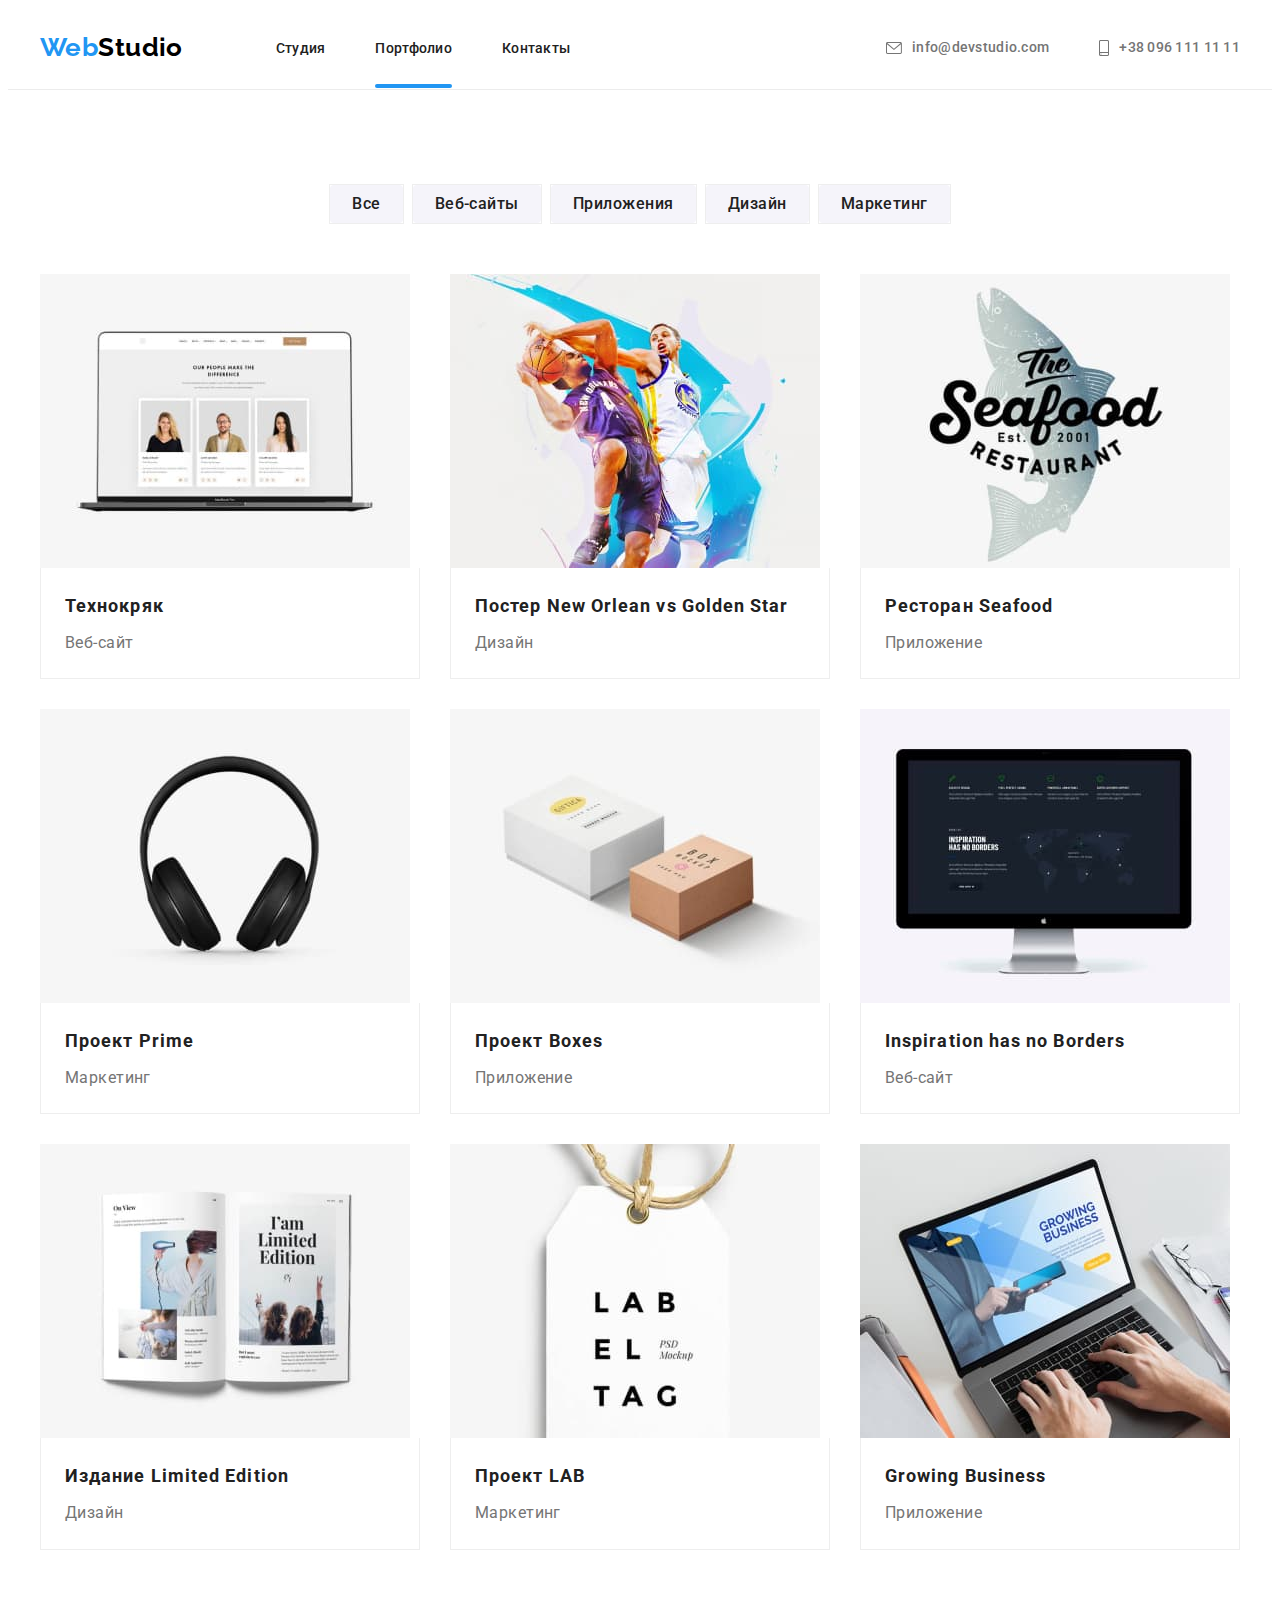
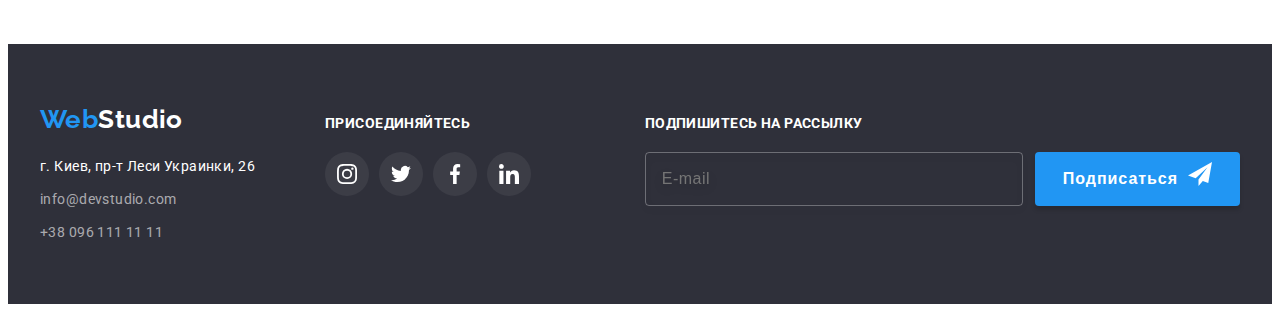
==== commit b0922480: "вношу правки" ====
--- a/portfolio.html
+++ b/portfolio.html
@@ -18,7 +18,7 @@
 			crossorigin="anonymous"
 			referrerpolicy="no-referrer"
 		/>
-		<link rel="stylesheet" href="./css/styles.css" />
+
 		<link rel="stylesheet" href="/css/main.min.css" />
 	</head>
 	<body>
@@ -59,11 +59,11 @@
 					<h1 class="visually-hidden">Портфолио</h1>
 					<!--фильтр-->
 					<ul class="filters list">
-						<li class="filers-item"><button type="button">Все</button></li>
-						<li class="filers-item"><button type="button">Веб-сайты</button></li>
-						<li class="filers-item"><button type="button">Приложения</button></li>
-						<li class="filers-item"><button type="button">Дизайн</button></li>
-						<li class="filers-item"><button type="button">Маркетинг</button></li>
+						<li class="filters-item"><button type="button">Все</button></li>
+						<li class="filters-item"><button type="button">Веб-сайты</button></li>
+						<li class="filters-item"><button type="button">Приложения</button></li>
+						<li class="filters-item"><button type="button">Дизайн</button></li>
+						<li class="filters-item"><button type="button">Маркетинг</button></li>
 					</ul>
 					<!--карточки-->
 					<ul class="cards-list list">
--- a/css/main.min.css
+++ b/css/main.min.css
@@ -1 +1 @@
-:root{--main-title-color: #fff;--accent-color: #2196f3;--color-titles: #212121;--color-text: #757575;--color-fon: #f5f4fa;--color-fon-banner: #c4c4c4;--color-black: #000;--main-button-accent: #188ce8;--contacts-in-footer: rgba(255, 255, 255, 0.6);--color-border: #eeeeee;--color-header-line: #ececec;--color-gradient-hero: rgba(47, 48, 58, 0.4);--color-soc-icons: #afb1b8;--card-set-gap: 30px;--timing-function: cubic-bezier(0.4, 0, 0.2, 1)}h1,h2,h3,h4,h5,h6,p{margin:0}a{text-decoration:none}li{list-style:none}address{font-style:normal}body{font-family:"Roboto",sans-serif;background-color:var(--main-title-color);font-size:14px;letter-spacing:.03em;color:var(--color-titles)}.section{padding-top:94px;padding-bottom:94px}.list{padding:0;margin:0;list-style:none}.link{text-decoration:none}img{display:block;max-width:100%;height:auto}.visually-hidden{position:absolute;width:1px;height:1px;margin:-1px;border:0;padding:0;white-space:nowrap;-webkit-clip-path:inset(100%);clip-path:inset(100%);clip:rect(0 0 0 0);overflow:hidden}.container{width:1200px;padding-left:15px;padding-right:15px;margin:0 auto}button{display:block;margin:0 auto;cursor:pointer;border:none;border-radius:4px}.page-header{background-color:var(--main-title-color);border-bottom:1px solid var(--color-header-line)}.page-header .container{display:flex;align-items:center}.page-navigation{display:flex}.logo{font-family:"Raleway",sans-serif;font-style:normal;font-weight:700;font-size:26px;line-height:1.19;color:var(--accent-color);padding-top:24px;padding-bottom:25px;margin-right:93px}.color-black{color:var(--color-black)}.site-nav a{font-weight:500;line-height:1.14;letter-spacing:.02em;color:var(--color-titles);transition:color 250ms var(--timing-function);padding-bottom:32px}.site-nav a:hover,.auth-nav a:hover,.site-nav a:focus,.auth-nav a:focus{cursor:pointer;color:var(--accent-color)}.current{position:relative;color:var(--accent-color)}.site-nav{position:relative}.current::after{content:"";position:absolute;bottom:0;left:0;display:block;width:100%;height:4px;background-color:var(--accent-color);border-radius:2px}.auth-nav a{font-weight:500;line-height:1.14;letter-spacing:.02em;color:var(--color-text);transition:color 250ms var(--timing-function)}.site-nav{display:flex;padding-top:32px;padding-bottom:32px;margin:0 auto;gap:50px}.auth-nav{display:flex;margin-left:auto;gap:50px}.header-icon{fill:currentColor}.header-envelope,.header-smartphone{display:flex;align-items:center;justify-content:center;gap:10px}.banner{background-color:var(--color-fon-banner);padding-top:200px;padding-bottom:200px;height:600px;max-width:1600px;margin-left:auto;margin-right:auto;background-image:linear-gradient(var(--color-gradient-hero), var(--color-gradient-hero)),url(../images/hero.jpg);background-repeat:no-repeat;background-position:center;background-size:cover}.banner_title{margin-top:0;margin-bottom:30px;margin-left:auto;margin-right:auto;font-weight:900;font-size:44px;line-height:1.36;text-align:center;letter-spacing:.06em;text-transform:uppercase;color:var(--main-title-color);max-width:696px}.banner_button{font-weight:700;font-size:16px;line-height:1.88;display:flex;align-items:center;padding:10px 32px;cursor:pointer;letter-spacing:.06em;color:var(--main-title-color);background-color:var(--accent-color);border-radius:4px;margin-left:auto;margin-right:auto;transition:color 250ms var(--timing-function),background-color 250ms var(--timing-function)}.banner_button:hover,.banner_button:focus{color:var(--main-title-color);background-color:var(--main-button-accent)}.features{padding-top:94px;padding-bottom:94px}.features_list{display:flex;gap:30px;background-color:var(--main-title-color)}.features_icon{width:270px;height:120px;background:var(--color-fon);border-radius:4px;margin-bottom:30px;display:flex;align-items:center;justify-content:center}.features_title{font-weight:700;font-size:14px;line-height:1.14;text-transform:uppercase;color:var(--color-titles);margin-top:0;margin-bottom:10px}.features_text{font-weight:400;line-height:1.7;color:var(--color-text)}.doing{background-color:var(--main-title-color);padding-bottom:94px}.doing_title{margin-bottom:50px;font-weight:700;font-size:36px;line-height:1.16;text-align:center;color:var(--color-titles)}.doing_list{display:flex;gap:30px}.doing_list_img{position:relative}.doing_list_overlay{position:absolute;bottom:0;right:0;width:370px;height:70px;padding-top:27px;padding-bottom:27px;background:rgba(47,48,58,.8)}.doing_list_text{font-weight:700;font-size:14px;line-height:1.14;text-align:center;letter-spacing:.03em;text-transform:uppercase;color:var(--main-title-color)}.doing_list .doing_img{position:relative}.doing_list .doing_overlay{position:absolute;bottom:0;right:0;width:370px;height:70px;padding-top:27px;padding-bottom:27px;background:rgba(47,48,58,.8)}.doing_list .doing_text{font-weight:700;font-size:14px;line-height:1.14;text-align:center;letter-spacing:.03em;text-transform:uppercase;color:var(--main-title-color)}.team{background-color:var(--color-fon)}.team_title{margin-bottom:50px;font-weight:700;font-size:36px;line-height:1.16;text-align:center;color:var(--color-titles)}.team_list{display:flex;gap:30px}.team_card{background-color:var(--main-title-color);box-shadow:0px 1px 3px rgba(0,0,0,.12),0px 1px 1px rgba(0,0,0,.14),0px 2px 1px rgba(0,0,0,.2);border-radius:0px 0px 4px 4px}.card_desk{text-align:center;padding:30px 0}.card_title{margin-bottom:10px;font-weight:500;font-size:16px;line-height:1.2;color:var(--color-titles)}.card_text{font-weight:400;font-size:16px;line-height:1.2;color:var(--color-text);margin-bottom:16px}.card_contacts{display:flex;justify-content:center;gap:10px}.contacts_link{width:44px;height:44px;border-radius:50%;background-color:var(--main-title-color);display:flex;align-items:center;justify-content:center;color:var(--color-soc-icons);transition:background-color 250ms var(--timing-function)}.contacts_icon{fill:currentColor;transition:color 250ms var(--timing-function)}.contacts_link:hover,.contacts_link:focus{background-color:var(--accent-color);color:var(--main-title-color)}.clients-title{margin-bottom:50px;font-weight:700;font-size:36px;line-height:42px;text-align:center;color:var(--color-titles)}.clients-list{display:flex;justify-content:center;gap:30px}.clients-logo-link{width:170px;height:92px;border:1px solid var(--color-soc-icons);display:flex;align-items:center;justify-content:center;color:var(--color-soc-icons);transition:color 250ms var(--timing-function)}.clients-logo-link:hover,.clients-logo-link:focus{border:1px solid var(--accent-color);border-radius:4px;color:var(--accent-color)}.clients-logo-icon{fill:currentColor}.footer{background-color:#2f303a;padding-top:60px;padding-bottom:60px}.logo-footer{font-family:"Raleway",sans-serif;display:block;font-style:normal;font-weight:700;font-size:26px;line-height:1.19;color:var(--accent-color);margin-bottom:20px}.color-white{color:var(--main-title-color)}.position{display:flex;align-items:baseline}.footer-contacts{margin-right:70px}.address{font-weight:400;line-height:1.7;font-style:normal}.adress-item:not(:last-child){margin-bottom:9px}.adr{color:var(--main-title-color);line-height:1.71}.mail,.tel{color:var(--contacts-in-footer);line-height:1.71}address a{transition:color 250ms var(--timing-function)}address a address a:hover,address a address a:focus{color:var(--accent-color)}.add{font-weight:700;font-size:14px;line-height:1.14;letter-spacing:.03em;text-transform:uppercase;color:var(--main-title-color);margin-bottom:20px;display:block}.sotial-list{display:flex;justify-content:center;gap:10px}.sotial-links{fill:var(--main-title-color);width:44px;height:44px;border-radius:50%;background-color:rgba(255,255,255,.062745098);display:flex;align-items:center;justify-content:center;transition:background-color 250ms var(--timing-function)}.sotial-links .sotial-links:hover,.sotial-links .sotial-links:focus{background-color:var(--accent-color)}.footer-sub{margin-left:auto}.footer-sub .subscribe{display:block;font-weight:700;font-size:14px;line-height:1.14;letter-spacing:.03em;text-transform:uppercase;margin-bottom:20px;color:var(--main-title-color)}.subscribe-form{display:flex;gap:12px}.subscribe-input{width:358px;height:50px;border:1px solid rgba(255,255,255,.3);filter:drop-shadow(0px 4px 4px rgba(0, 0, 0, 0.15));border-radius:4px;padding-left:16px;background-color:rgba(0,0,0,0);font-weight:400;font-size:16px;line-height:1.25;display:flex;align-items:center;letter-spacing:.03em;color:rgba(255,255,255,.6)}.subscribe-input .subscribe-input::-moz-placeholder{font-weight:400;font-size:16px;line-height:1.25;display:flex;align-items:center;letter-spacing:.03em;color:rgba(255,255,255,.6)}.subscribe-input .subscribe-input:-ms-input-placeholder{font-weight:400;font-size:16px;line-height:1.25;display:flex;align-items:center;letter-spacing:.03em;color:rgba(255,255,255,.6)}.subscribe-input .subscribe-input::placeholder{font-weight:400;font-size:16px;line-height:1.25;display:flex;align-items:center;letter-spacing:.03em;color:rgba(255,255,255,.6)}.subscribe-button{font-weight:700;font-size:16px;line-height:1.88;padding:10px 28px;letter-spacing:.06em;color:var(--main-title-color);background-color:var(--accent-color);box-shadow:0px 4px 4px rgba(0,0,0,.15);border-radius:4px;margin-left:auto;margin-right:auto;display:flex;align-items:center;justify-content:center;gap:10px}.portfolio{background-color:var(--main-title-color)}.filters button{font-family:inherit;font-weight:500;font-size:16px;line-height:1.6;letter-spacing:.03em;text-align:center;padding:6px 22px;color:var(--color-titles);background-color:var(--color-fon);border-radius:4px;transition:color 250ms var(--timing-function),background-color 250ms var(--timing-function),box-shadow 250ms var(--timing-function)}.filters button:hover,.filters button:focus,.filters button:active{color:var(--main-title-color);background-color:var(--accent-color);box-shadow:0px 3px 1px rgba(0,0,0,.1),0px 1px 2px rgba(0,0,0,.08),0px 2px 2px rgba(0,0,0,.12);border-radius:4px}.filters{display:flex;justify-content:center;padding-bottom:16px;margin-bottom:34px}.filers-item:not(:last-child){margin-right:8px}.filters-item{padding:6px 22px;border:1px solid var(--color-border)}.cards-list{display:flex;flex-wrap:wrap;margin-bottom:calc(-1*var(--card-set-gap));margin-left:calc(-1*var(--card-set-gap))}.cards-list>.cards-item{flex-basis:calc(33.3333333333% - var(--card-set-gap));margin-bottom:var(--card-set-gap);margin-left:var(--card-set-gap)}.card-link{display:block;transition:box-shadow 250ms var(--timing-function)}.card-link:hover,.card-link:focus{box-shadow:0px 1px 1px rgba(0,0,0,.12),0px 4px 4px rgba(0,0,0,.06),1px 4px 6px rgba(0,0,0,.16)}.card-thumb{position:relative;overflow:hidden}.card-about{position:absolute;top:0;left:0;width:100%;height:100%;padding-left:24px;padding-right:24px;padding-top:63px;padding-bottom:63px;background:rgba(33,150,243,.9);font-weight:400;font-size:18px;line-height:1.5;letter-spacing:.03em;color:#fff;transform:translateY(100%);transition:transform 250ms var(--timing-function);overflow:auto}.card-link:hover .card-about{transform:translateY(0)}.cads{font-weight:700;font-size:18px;line-height:2;letter-spacing:.06em;color:var(--color-titles);margin-bottom:4px}.cards-text{font-weight:400;font-size:16px;line-height:1.9;color:var(--color-text)}.card-content{padding:20px 24px;border:1px solid var(--color-border);border-top:none}.backdrop{position:fixed;top:0;width:100%;height:100%;background-color:rgba(0,0,0,.2);transition:opacity 250ms var(--timing-function),visibility 250ms}.modal{position:absolute;top:50%;left:50%;width:528px;min-height:581px;background-color:var(--main-title-color);padding:40px;box-shadow:0px 1px 3px rgba(0,0,0,.12),0px 1px 1px rgba(0,0,0,.14),0px 2px 1px rgba(0,0,0,.2);border-radius:4px;transform:translate(-50%, -50%) scale(1);transition:transform 250ms var(--timing-function)}.backdrop.is-hidden .modal{transform:translate(-50%, -50%) scale(0)}.close{position:absolute;top:8px;right:8px;width:30px;height:30px;border:1px solid rgba(0,0,0,.1);border-radius:50%;background-color:rgba(0,0,0,0);display:flex;justify-content:center;align-items:center}.icon-close{transition:fill 250ms var(--timing-function)}.close:hover,.close:focus{fill:var(--accent-color)}.is-hidden{opacity:0;visibility:hidden;pointer-events:none}.no-scroll{overflow:hidden}.modal-title{font-weight:700;font-size:20px;line-height:1.15;text-align:center;letter-spacing:.03em;margin-bottom:12px;background-color:var(--main-title-color);color:var(--color-titles)}.input-field{margin-bottom:10px}.input-field-coment{margin-bottom:20px}.input-field-che{margin-bottom:30px}.input-wrap{position:relative}.form-input{width:100%;height:40px;border:1px solid rgba(33,33,33,.2);border-radius:4px;padding-left:42px;transition:border 250ms var(--timing-function)}.form-input:focus,.form-input:hover{outline-color:var(--accent-color)}.input-icon{position:absolute;top:50%;left:12px;transform:translateY(-50%);transition:fill 250ms var(--timing-function)}.form-input:focus+.input-icon{fill:var(--accent-color)}.input-title{font-weight:400;font-size:12px;line-height:1.16;letter-spacing:.01em;display:block;margin-bottom:4px;color:var(--color-text)}.modal-text{width:100%;height:120px;padding:12px 16px;margin-bottom:20px;border:1px solid rgba(33,33,33,.2);border-radius:4px;resize:none}.modal-text::-moz-placeholder{font-weight:400;font-size:12px;line-height:1.16;letter-spacing:.01em;color:rgba(117,117,117,.5)}.modal-text:-ms-input-placeholder{font-weight:400;font-size:12px;line-height:1.16;letter-spacing:.01em;color:rgba(117,117,117,.5)}.modal-text::placeholder{font-weight:400;font-size:12px;line-height:1.16;letter-spacing:.01em;color:rgba(117,117,117,.5)}.checkbox-text{font-weight:400;font-size:14px;line-height:1.71;letter-spacing:.03em;margin-bottom:30px;color:var(--color-text);display:flex;justify-content:center;align-items:center}.dogovor{color:var(--accent-color);text-decoration:underline}.checkbox-text span{width:16px;height:15px;border:2px solid var(--color-titles);border-radius:3px;margin-right:8.38px;display:flex;align-items:center;justify-content:center;transition:background-color 250ms var(--timing-function),border-color 250ms var(--timing-function)}.checked-icon{fill:rgba(0,0,0,0);transition:fill 250ms var(--timing-function)}.input-check:checked+.checkbox-text span{background-color:var(--accent-color);border-color:var(--accent-color)}.input-check:checked+.checkbox-text .checked-icon{fill:var(--main-title-color)}.modal-button{font-weight:700;font-size:16px;line-height:1.87;padding:10px 52px;display:flex;align-items:center;text-align:center;letter-spacing:.06em;color:var(--main-title-color);background:var(--accent-color);box-shadow:0px 4px 4px rgba(0,0,0,.15);border-radius:4px;margin-left:auto;margin-right:auto;transition:color 250ms var(--timing-function),background-color 250ms var(--timing-function)}.modal-button:hover,.modal-button:focus{color:var(--main-title-color);background-color:var(--main-button-accent)}/*# sourceMappingURL=main.min.css.map */+:root{--main-title-color: #fff;--accent-color: #2196f3;--color-titles: #212121;--color-text: #757575;--color-fon: #f5f4fa;--color-fon-banner: #c4c4c4;--color-black: #000;--main-button-accent: #188ce8;--contacts-in-footer: rgba(255, 255, 255, 0.6);--color-border: #eeeeee;--color-header-line: #ececec;--color-gradient-hero: rgba(47, 48, 58, 0.4);--color-soc-icons: #afb1b8;--card-set-gap: 30px;--timing-function: cubic-bezier(0.4, 0, 0.2, 1)}h1,h2,h3,h4,h5,h6,p{margin:0}a{text-decoration:none}li{list-style:none}address{font-style:normal}body{font-family:"Roboto",sans-serif;background-color:var(--main-title-color);font-size:14px;letter-spacing:.03em;color:var(--color-titles)}.section{padding-top:94px;padding-bottom:94px}.list{padding:0;margin:0;list-style:none}.link{text-decoration:none}img{display:block;max-width:100%;height:auto}.visually-hidden{position:absolute;width:1px;height:1px;margin:-1px;border:0;padding:0;white-space:nowrap;-webkit-clip-path:inset(100%);clip-path:inset(100%);clip:rect(0 0 0 0);overflow:hidden}.container{width:1200px;padding-left:15px;padding-right:15px;margin:0 auto}button{display:block;margin:0 auto;cursor:pointer;border:none;border-radius:4px}.page-header{background-color:var(--main-title-color);border-bottom:1px solid var(--color-header-line)}.page-header .container{display:flex;align-items:center}.page-navigation{display:flex}.page-navigation .logo{font-family:"Raleway",sans-serif;font-style:normal;font-weight:700;font-size:26px;line-height:1.19;color:var(--accent-color);padding-top:24px;padding-bottom:25px;margin-right:93px}.color-black{color:var(--color-black)}.site-nav a{font-weight:500;line-height:1.14;letter-spacing:.02em;color:var(--color-titles);transition:color 250ms var(--timing-function);padding-bottom:32px}.site-nav a:hover,.site-nav a:focus{cursor:pointer;color:var(--accent-color)}.current{position:relative;color:var(--accent-color)}.current::after{content:"";position:absolute;bottom:0;left:0;display:block;width:100%;height:4px;background-color:var(--accent-color);border-radius:2px}.site-nav{position:relative;display:flex;padding-top:32px;padding-bottom:32px;margin:0 auto;gap:50px}.auth-nav a{font-weight:500;line-height:1.14;letter-spacing:.02em;color:var(--color-text);transition:color 250ms var(--timing-function)}.auth-nav a:hover,.auth-nav a:focus{cursor:pointer;color:var(--accent-color)}.auth-nav{display:flex;margin-left:auto;gap:50px}.header-envelope,.header-smartphone{display:flex;align-items:center;justify-content:center;gap:10px;fill:currentColor}.banner{background-color:var(--color-fon-banner);padding-top:200px;padding-bottom:200px;height:600px;max-width:1600px;margin-left:auto;margin-right:auto;background-image:linear-gradient(var(--color-gradient-hero), var(--color-gradient-hero)),url(../images/hero.jpg);background-repeat:no-repeat;background-position:center;background-size:cover}.banner__title{margin-top:0;margin-bottom:30px;margin-left:auto;margin-right:auto;font-weight:900;font-size:44px;line-height:1.36;text-align:center;letter-spacing:.06em;text-transform:uppercase;color:var(--main-title-color);max-width:696px}.banner__button{font-weight:700;font-size:16px;line-height:1.88;display:flex;align-items:center;padding:10px 32px;cursor:pointer;letter-spacing:.06em;color:var(--main-title-color);background-color:var(--accent-color);border-radius:4px;margin-left:auto;margin-right:auto;transition:color 250ms var(--timing-function),background-color 250ms var(--timing-function)}.banner__button:hover,.banner__button_button:focus{color:var(--main-title-color);background-color:var(--main-button-accent)}.features{padding-top:94px;padding-bottom:94px}.features__list{display:flex;gap:30px;background-color:var(--main-title-color)}.features__icon{width:270px;height:120px;background:var(--color-fon);border-radius:4px;margin-bottom:30px;display:flex;align-items:center;justify-content:center}.features__title{font-weight:700;font-size:14px;line-height:1.14;text-transform:uppercase;color:var(--color-titles);margin-top:0;margin-bottom:10px}.features__text{font-weight:400;line-height:1.7;color:var(--color-text)}.doing{background-color:var(--main-title-color);padding-bottom:94px}.doing__title{margin-bottom:50px;font-weight:700;font-size:36px;line-height:1.16;text-align:center;color:var(--color-titles)}.doing__list{display:flex;gap:30px}.doing__list .doing__img{position:relative}.doing__list .doing__overlay{position:absolute;bottom:0;right:0;width:370px;height:70px;padding-top:27px;padding-bottom:27px;background:rgba(47,48,58,.8)}.doing__list .doing__text{font-weight:700;font-size:14px;line-height:1.14;text-align:center;letter-spacing:.03em;text-transform:uppercase;color:var(--main-title-color)}.team{background-color:var(--color-fon)}.team__title{margin-bottom:50px;font-weight:700;font-size:36px;line-height:1.16;text-align:center;color:var(--color-titles)}.card{display:flex;gap:30px}.card__number{background-color:var(--main-title-color);box-shadow:0px 1px 3px rgba(0,0,0,.12),0px 1px 1px rgba(0,0,0,.14),0px 2px 1px rgba(0,0,0,.2);border-radius:0px 0px 4px 4px}.card__desk{text-align:center;padding:30px 0}.card__title{margin-bottom:10px;font-weight:500;font-size:16px;line-height:1.2;color:var(--color-titles)}.card__text{font-weight:400;font-size:16px;line-height:1.2;color:var(--color-text);margin-bottom:16px}.contacts{display:flex;justify-content:center;gap:10px}.contacts__link{width:44px;height:44px;border-radius:50%;background-color:var(--main-title-color);display:flex;align-items:center;justify-content:center;color:var(--color-soc-icons);transition:background-color 250ms var(--timing-function)}.contacts__link:hover,.contacts__link:focus{background-color:var(--accent-color);color:var(--main-title-color)}.contacts__icon{fill:currentColor;transition:color 250ms var(--timing-function)}.clients{background-color:var(--main-title-color);padding-bottom:94px}.clients__title{margin-bottom:50px;font-weight:700;font-size:36px;line-height:42px;text-align:center;color:var(--color-titles)}.clients-list{display:flex;justify-content:center;gap:30px}.clients-list__logo{width:170px;height:92px;border:1px solid var(--color-soc-icons);display:flex;align-items:center;justify-content:center;color:var(--color-soc-icons);transition:color 250ms var(--timing-function)}.clients-list__logo:hover,.clients-list__logo:focus{border:1px solid var(--accent-color);border-radius:4px;color:var(--accent-color)}.clients-list__logo-icon{fill:currentColor}.footer{background-color:#2f303a;padding-top:60px;padding-bottom:60px}.logo-footer{font-family:"Raleway",sans-serif;display:block;font-style:normal;font-weight:700;font-size:26px;line-height:1.19;color:var(--accent-color);margin-bottom:20px}.color-white{color:var(--main-title-color)}.position{display:flex;align-items:baseline}.footer-contacts{margin-right:70px}.address{font-weight:400;line-height:1.7;font-style:normal}.adress-item:not(:last-child){margin-bottom:9px}.adr{color:var(--main-title-color);line-height:1.71}.mail,.tel{color:var(--contacts-in-footer);line-height:1.71}address a{transition:color 250ms var(--timing-function)}address a address a:hover,address a address a:focus{color:var(--accent-color)}.add{font-weight:700;font-size:14px;line-height:1.14;letter-spacing:.03em;text-transform:uppercase;color:var(--main-title-color);margin-bottom:20px;display:block}.sotial-list{display:flex;justify-content:center;gap:10px}.sotial-links{fill:var(--main-title-color);width:44px;height:44px;border-radius:50%;background-color:rgba(255,255,255,.062745098);display:flex;align-items:center;justify-content:center;transition:background-color 250ms var(--timing-function)}.sotial-links .sotial-links:hover,.sotial-links .sotial-links:focus{background-color:var(--accent-color)}.footer-sub{margin-left:auto}.footer-sub .subscribe{display:block;font-weight:700;font-size:14px;line-height:1.14;letter-spacing:.03em;text-transform:uppercase;margin-bottom:20px;color:var(--main-title-color)}.subscribe-form{display:flex;gap:12px}.subscribe-form .subscribe-button{font-weight:700;font-size:16px;line-height:1.88;padding:10px 28px;letter-spacing:.06em;color:var(--main-title-color);background-color:var(--accent-color);box-shadow:0px 4px 4px rgba(0,0,0,.15);border-radius:4px;margin-left:auto;margin-right:auto;display:flex;align-items:center;justify-content:center;gap:10px}.subscribe-input{width:358px;height:50px;border:1px solid rgba(255,255,255,.3);filter:drop-shadow(0px 4px 4px rgba(0, 0, 0, 0.15));border-radius:4px;padding-left:16px;background-color:rgba(0,0,0,0);font-weight:400;font-size:16px;line-height:1.25;display:flex;align-items:center;letter-spacing:.03em;color:rgba(255,255,255,.6)}.subscribe-input .subscribe-input::-moz-placeholder{font-weight:400;font-size:16px;line-height:1.25;display:flex;align-items:center;letter-spacing:.03em;color:rgba(255,255,255,.6)}.subscribe-input .subscribe-input:-ms-input-placeholder{font-weight:400;font-size:16px;line-height:1.25;display:flex;align-items:center;letter-spacing:.03em;color:rgba(255,255,255,.6)}.subscribe-input .subscribe-input::placeholder{font-weight:400;font-size:16px;line-height:1.25;display:flex;align-items:center;letter-spacing:.03em;color:rgba(255,255,255,.6)}.portfolio{background-color:var(--main-title-color)}.filters button{font-family:inherit;font-weight:500;font-size:16px;line-height:1.6;letter-spacing:.03em;text-align:center;padding:6px 22px;color:var(--color-titles);background-color:var(--color-fon);border-radius:4px;transition:color 250ms var(--timing-function),background-color 250ms var(--timing-function),box-shadow 250ms var(--timing-function)}.filters button:hover,.filters button:focus,.filters button:active{color:var(--main-title-color);background-color:var(--accent-color);box-shadow:0px 3px 1px rgba(0,0,0,.1),0px 1px 2px rgba(0,0,0,.08),0px 2px 2px rgba(0,0,0,.12);border-radius:4px}.filters{display:flex;justify-content:center;padding-bottom:16px;margin-bottom:34px}.filters-item{border:1px solid var(--color-border)}.filters-item:not(:last-child){margin-right:8px}.cards-list{display:flex;flex-wrap:wrap;margin-bottom:calc(-1*var(--card-set-gap));margin-left:calc(-1*var(--card-set-gap))}.cards-list>.cards-item{flex-basis:calc(33.3333333333% - var(--card-set-gap));margin-bottom:var(--card-set-gap);margin-left:var(--card-set-gap)}.card-link{display:block;transition:box-shadow 250ms var(--timing-function)}.card-link:hover,.card-link:focus{box-shadow:0px 1px 1px rgba(0,0,0,.12),0px 4px 4px rgba(0,0,0,.06),1px 4px 6px rgba(0,0,0,.16)}.card-thumb{position:relative;overflow:hidden}.card-about{position:absolute;top:0;left:0;width:100%;height:100%;padding-left:24px;padding-right:24px;padding-top:63px;padding-bottom:63px;background:rgba(33,150,243,.9);font-weight:400;font-size:18px;line-height:1.5;letter-spacing:.03em;color:#fff;transform:translateY(100%);transition:transform 250ms var(--timing-function);overflow:auto}.card-link:hover .card-about{transform:translateY(0)}.cads{font-weight:700;font-size:18px;line-height:2;letter-spacing:.06em;color:var(--color-titles);margin-bottom:4px}.cards-text{font-weight:400;font-size:16px;line-height:1.9;color:var(--color-text)}.card-content{padding:20px 24px;border:1px solid var(--color-border);border-top:none}.backdrop{position:fixed;top:0;width:100%;height:100%;background-color:rgba(0,0,0,.2);transition:opacity 250ms var(--timing-function),visibility 250ms}.modal{position:absolute;top:50%;left:50%;width:528px;min-height:581px;background-color:var(--main-title-color);padding:40px;box-shadow:0px 1px 3px rgba(0,0,0,.12),0px 1px 1px rgba(0,0,0,.14),0px 2px 1px rgba(0,0,0,.2);border-radius:4px;transform:translate(-50%, -50%) scale(1);transition:transform 250ms var(--timing-function)}.backdrop.is-hidden .modal{transform:translate(-50%, -50%) scale(0)}.modal-title{font-weight:700;font-size:20px;line-height:1.15;text-align:center;letter-spacing:.03em;margin-bottom:12px;background-color:var(--main-title-color);color:var(--color-titles)}.close{position:absolute;top:8px;right:8px;width:30px;height:30px;border:1px solid rgba(0,0,0,.1);border-radius:50%;background-color:rgba(0,0,0,0);display:flex;justify-content:center;align-items:center;transition:fill 250ms var(--timing-function)}.close:hover,.close:focus{fill:var(--accent-color)}.is-hidden{opacity:0;visibility:hidden;pointer-events:none}.no-scroll{overflow:hidden}.input-field{margin-bottom:10px}.input-field-coment{margin-bottom:20px}.input-field-che{margin-bottom:30px}.input-wrap{position:relative}.form-input{width:100%;height:40px;border:1px solid rgba(33,33,33,.2);border-radius:4px;padding-left:42px;transition:border 250ms var(--timing-function)}.form-input:focus,.form-input:hover{outline-color:var(--accent-color)}.input-icon{position:absolute;top:50%;left:12px;transform:translateY(-50%);transition:fill 250ms var(--timing-function)}.form-input:focus+.input-icon{fill:var(--accent-color)}.input-title{font-weight:400;font-size:12px;line-height:1.16;letter-spacing:.01em;display:block;margin-bottom:4px;color:var(--color-text)}.modal-text{width:100%;height:120px;padding:12px 16px;margin-bottom:20px;border:1px solid rgba(33,33,33,.2);border-radius:4px;resize:none}.modal-text::-moz-placeholder{font-weight:400;font-size:12px;line-height:1.16;letter-spacing:.01em;color:rgba(117,117,117,.5)}.modal-text:-ms-input-placeholder{font-weight:400;font-size:12px;line-height:1.16;letter-spacing:.01em;color:rgba(117,117,117,.5)}.modal-text::placeholder{font-weight:400;font-size:12px;line-height:1.16;letter-spacing:.01em;color:rgba(117,117,117,.5)}.checkbox-text{font-weight:400;font-size:14px;line-height:1.71;letter-spacing:.03em;margin-bottom:30px;color:var(--color-text);display:flex;justify-content:center;align-items:center}.dogovor{color:var(--accent-color);text-decoration:underline}.checkbox-text span{width:16px;height:15px;border:2px solid var(--color-titles);border-radius:3px;margin-right:8.38px;display:flex;align-items:center;justify-content:center;transition:background-color 250ms var(--timing-function),border-color 250ms var(--timing-function)}.checked-icon{fill:rgba(0,0,0,0);transition:fill 250ms var(--timing-function)}.input-check:checked+.checkbox-text span{background-color:var(--accent-color);border-color:var(--accent-color)}.input-check:checked+.checkbox-text .checked-icon{fill:var(--main-title-color)}.modal-button{font-weight:700;font-size:16px;line-height:1.87;padding:10px 52px;display:flex;align-items:center;text-align:center;letter-spacing:.06em;color:var(--main-title-color);background:var(--accent-color);box-shadow:0px 4px 4px rgba(0,0,0,.15);border-radius:4px;margin-left:auto;margin-right:auto;transition:color 250ms var(--timing-function),background-color 250ms var(--timing-function)}.modal-button:hover,.modal-button:focus{color:var(--main-title-color);background-color:var(--main-button-accent)}/*# sourceMappingURL=main.min.css.map */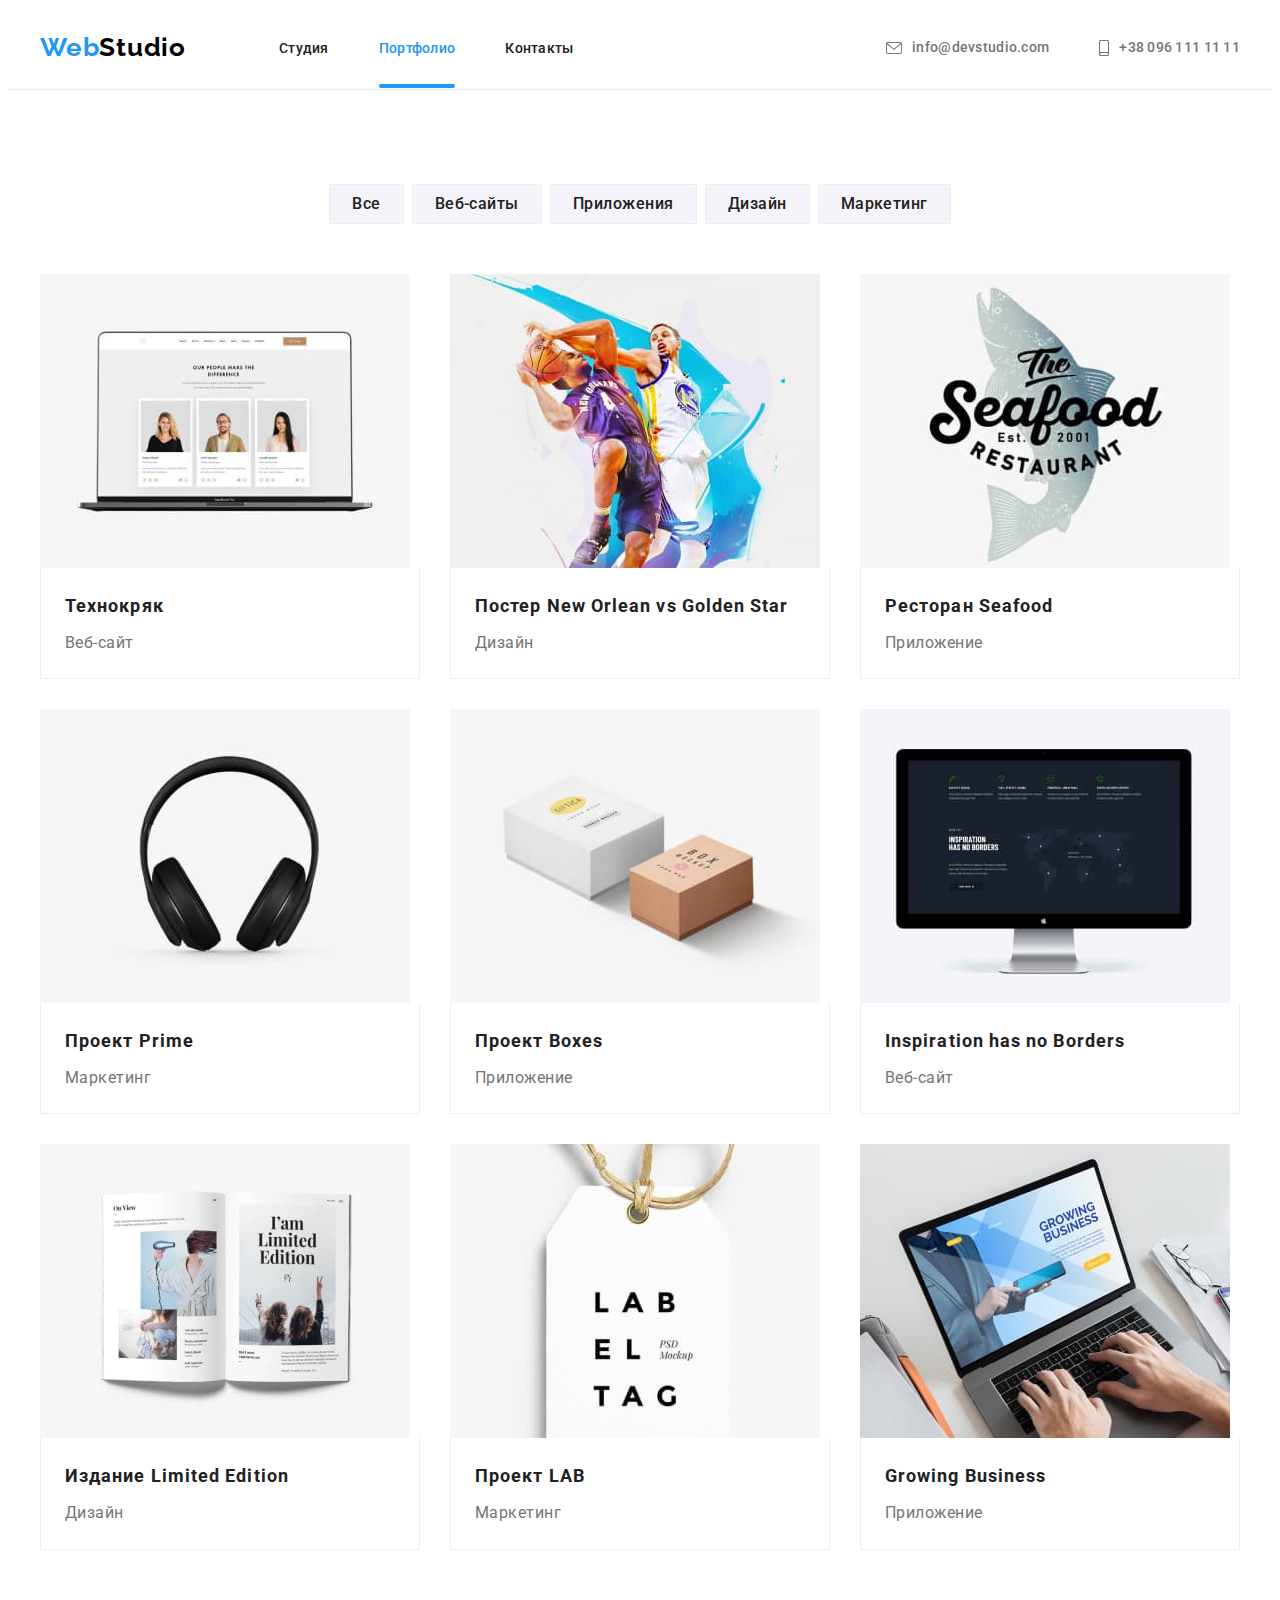
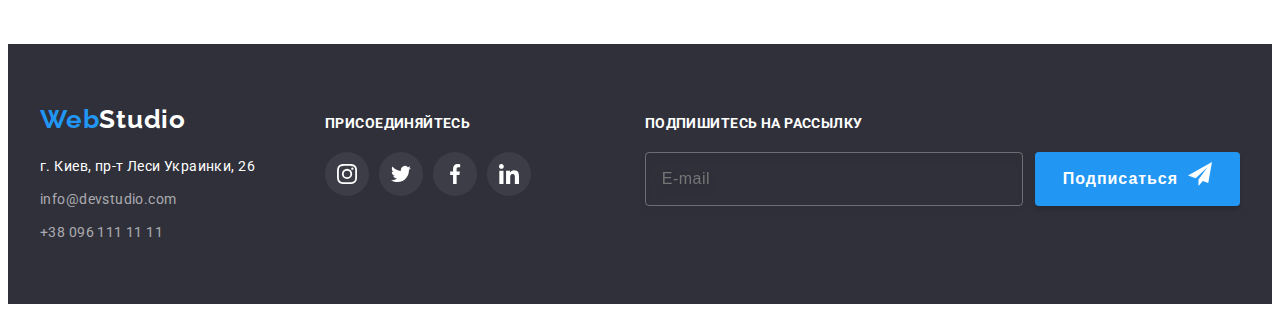
==== commit 89a0ba88: "add mixins" ====
--- a/portfolio.html
+++ b/portfolio.html
@@ -28,9 +28,9 @@
 				<nav class="page-navigation">
 					<a href="./index.html" class="logo" lang="en">Web<span class="color-black">Studio</span></a>
 					<ul class="site-nav list">
-						<li><a href="./index.html">Студия</a></li>
-						<li><a class="current" href="./portfolio.html">Портфолио</a></li>
-						<li><a href="">Контакты</a></li>
+						<li><a class="site-nav-link" href="./index.html">Студия</a></li>
+						<li><a class="site-nav-link current" href="./portfolio.html">Портфолио</a></li>
+						<li><a class="site-nav-link" href="">Контакты</a></li>
 					</ul>
 				</nav>
 				<ul class="auth-nav list">
@@ -66,139 +66,139 @@
 						<li class="filters-item"><button type="button">Маркетинг</button></li>
 					</ul>
 					<!--карточки-->
-					<ul class="cards-list list">
-						<li class="cards-item">
-							<a href="#" class="card-link">
-								<div class="card-thumb">
-									<img class="card-img" src="./images/p1.jpg" alt="технокряк" />
-
-									<p class="card-about">
-										Ресурс предлагает комплексные предложения с разным уровнем функционала и сервисов. Все это позволит
-										посетителю получить исчерпывающие сведения о компании или частном лице
-									</p>
-								</div>
-								<div class="card-content">
-									<h2 class="cads">Технокряк</h2>
+					<ul class="cards list">
+						<li class="cards-item">
+							<a href="#" class="cards-link">
+								<div class="cards-thumb">
+									<img class="cards-img" src="./images/p1.jpg" alt="технокряк" />
+
+									<p class="cards-about">
+										Ресурс предлагает комплексные предложения с разным уровнем функционала и сервисов. Все это позволит
+										посетителю получить исчерпывающие сведения о компании или частном лице
+									</p>
+								</div>
+								<div class="cards-content">
+									<h2 class="cads-name">Технокряк</h2>
 									<p class="cards-text">Веб-сайт</p>
 								</div>
 							</a>
 						</li>
 						<li class="cards-item">
-							<a href="#" class="card-link">
-								<div class="card-thumb">
-									<img class="card-img" src="./images/p2.jpg" alt="постер" width="370" height="294" />
-									<p class="card-about">
-										Ресурс предлагает комплексные предложения с разным уровнем функционала и сервисов. Все это позволит
-										посетителю получить исчерпывающие сведения о компании или частном лице
-									</p>
-								</div>
-								<div class="card-content">
-									<h2 class="cads">Постер <span lang="en">New Orlean vs Golden Star</span></h2>
+							<a href="#" class="cards-link">
+								<div class="cards-thumb">
+									<img class="cards-img" src="./images/p2.jpg" alt="постер" width="370" height="294" />
+									<p class="cards-about">
+										Ресурс предлагает комплексные предложения с разным уровнем функционала и сервисов. Все это позволит
+										посетителю получить исчерпывающие сведения о компании или частном лице
+									</p>
+								</div>
+								<div class="cards-content">
+									<h2 class="cads-name">Постер <span lang="en">New Orlean vs Golden Star</span></h2>
 									<p class="cards-text">Дизайн</p>
 								</div>
 							</a>
 						</li>
 						<li class="cards-item">
-							<a href="#" class="card-link">
-								<div class="card-thumb">
-									<img class="card-img" src="./images/p3.jpg" alt="ресторан" width="370" height="294" />
-									<p class="card-about">
-										Ресурс предлагает комплексные предложения с разным уровнем функционала и сервисов. Все это позволит
-										посетителю получить исчерпывающие сведения о компании или частном лице
-									</p>
-								</div>
-								<div class="card-content">
-									<h2 class="cads">Ресторан <span lang="en">Seafood</span></h2>
+							<a href="#" class="cards-link">
+								<div class="cards-thumb">
+									<img class="cards-img" src="./images/p3.jpg" alt="ресторан" width="370" height="294" />
+									<p class="cards-about">
+										Ресурс предлагает комплексные предложения с разным уровнем функционала и сервисов. Все это позволит
+										посетителю получить исчерпывающие сведения о компании или частном лице
+									</p>
+								</div>
+								<div class="cards-content">
+									<h2 class="cads-name">Ресторан <span lang="en">Seafood</span></h2>
 									<p class="cards-text">Приложение</p>
 								</div>
 							</a>
 						</li>
 						<li class="cards-item">
-							<a href="#" class="card-link">
-								<div class="card-thumb">
-									<img class="card-img" src="./images/p4.jpg" alt="прайм" width="370" height="294" />
-									<p class="card-about">
-										Ресурс предлагает комплексные предложения с разным уровнем функционала и сервисов. Все это позволит
-										посетителю получить исчерпывающие сведения о компании или частном лице
-									</p>
-								</div>
-								<div class="card-content">
-									<h2 class="cads">Проект <span lang="en">Prime</span></h2>
+							<a href="#" class="cards-link">
+								<div class="cards-thumb">
+									<img class="cards-img" src="./images/p4.jpg" alt="прайм" width="370" height="294" />
+									<p class="cards-about">
+										Ресурс предлагает комплексные предложения с разным уровнем функционала и сервисов. Все это позволит
+										посетителю получить исчерпывающие сведения о компании или частном лице
+									</p>
+								</div>
+								<div class="cards-content">
+									<h2 class="cads-name">Проект <span lang="en">Prime</span></h2>
 									<p class="cards-text">Маркетинг</p>
 								</div>
 							</a>
 						</li>
 						<li class="cards-item">
-							<a href="#" class="card-link">
-								<div class="card-thumb">
-									<img class="card-img" src="./images/p5.jpg" alt="коробки" width="370" height="294" />
-									<p class="card-about">
-										Ресурс предлагает комплексные предложения с разным уровнем функционала и сервисов. Все это позволит
-										посетителю получить исчерпывающие сведения о компании или частном лице
-									</p>
-								</div>
-								<div class="card-content">
-									<h2 class="cads">Проект <span lang="en">Boxes</span></h2>
+							<a href="#" class="cards-link">
+								<div class="cards-thumb">
+									<img class="cards-img" src="./images/p5.jpg" alt="коробки" width="370" height="294" />
+									<p class="cards-about">
+										Ресурс предлагает комплексные предложения с разным уровнем функционала и сервисов. Все это позволит
+										посетителю получить исчерпывающие сведения о компании или частном лице
+									</p>
+								</div>
+								<div class="cards-content">
+									<h2 class="cads-name">Проект <span lang="en">Boxes</span></h2>
 									<p class="cards-text">Приложение</p>
 								</div>
 							</a>
 						</li>
 						<li class="cards-item">
-							<a href="#" class="card-link">
-								<div class="card-thumb">
-									<img class="card-img" src="./images/p6.jpg" alt="вдохновение" width="370" height="294" />
-									<p class="card-about">
-										Ресурс предлагает комплексные предложения с разным уровнем функционала и сервисов. Все это позволит
-										посетителю получить исчерпывающие сведения о компании или частном лице
-									</p>
-								</div>
-								<div class="card-content">
-									<h2 class="cads" lang="en">Inspiration has no Borders</h2>
+							<a href="#" class="cards-link">
+								<div class="cards-thumb">
+									<img class="cards-img" src="./images/p6.jpg" alt="вдохновение" width="370" height="294" />
+									<p class="cards-about">
+										Ресурс предлагает комплексные предложения с разным уровнем функционала и сервисов. Все это позволит
+										посетителю получить исчерпывающие сведения о компании или частном лице
+									</p>
+								</div>
+								<div class="cards-content">
+									<h2 class="cads-name" lang="en">Inspiration has no Borders</h2>
 									<p class="cards-text">Веб-сайт</p>
 								</div>
 							</a>
 						</li>
 						<li class="cards-item">
-							<a href="#" class="card-link">
-								<div class="card-thumb">
-									<img class="card-img" src="./images/p7.jpg" alt="журнал" width="370" height="294" />
-									<p class="card-about">
-										Ресурс предлагает комплексные предложения с разным уровнем функционала и сервисов. Все это позволит
-										посетителю получить исчерпывающие сведения о компании или частном лице
-									</p>
-								</div>
-								<div class="card-content">
-									<h2 class="cads">Издание <span lang="en">Limited Edition</span></h2>
+							<a href="#" class="cards-link">
+								<div class="cards-thumb">
+									<img class="cards-img" src="./images/p7.jpg" alt="журнал" width="370" height="294" />
+									<p class="cards-about">
+										Ресурс предлагает комплексные предложения с разным уровнем функционала и сервисов. Все это позволит
+										посетителю получить исчерпывающие сведения о компании или частном лице
+									</p>
+								</div>
+								<div class="cards-content">
+									<h2 class="cads-name">Издание <span lang="en">Limited Edition</span></h2>
 									<p class="cards-text">Дизайн</p>
 								</div>
 							</a>
 						</li>
 						<li class="cards-item">
-							<a href="#" class="card-link">
-								<div class="card-thumb">
-									<img class="card-img" src="./images/p8.jpg" alt="проект" width="370" height="294" />
-									<p class="card-about">
-										Ресурс предлагает комплексные предложения с разным уровнем функционала и сервисов. Все это позволит
-										посетителю получить исчерпывающие сведения о компании или частном лице
-									</p>
-								</div>
-								<div class="card-content">
-									<h2 class="cads">Проект <span lang="en">LAB</span></h2>
+							<a href="#" class="cards-link">
+								<div class="cards-thumb">
+									<img class="cards-img" src="./images/p8.jpg" alt="проект" width="370" height="294" />
+									<p class="cards-about">
+										Ресурс предлагает комплексные предложения с разным уровнем функционала и сервисов. Все это позволит
+										посетителю получить исчерпывающие сведения о компании или частном лице
+									</p>
+								</div>
+								<div class="cards-content">
+									<h2 class="cads-name">Проект <span lang="en">LAB</span></h2>
 									<p class="cards-text">Маркетинг</p>
 								</div>
 							</a>
 						</li>
 						<li class="cards-item">
-							<a href="#" class="card-link">
-								<div class="card-thumb">
-									<img class="card-img" src="./images/p9.jpg" alt="приложение" width="370" height="294" />
-									<p class="card-about">
-										Ресурс предлагает комплексные предложения с разным уровнем функционала и сервисов. Все это позволит
-										посетителю получить исчерпывающие сведения о компании или частном лице
-									</p>
-								</div>
-								<div class="card-content">
-									<h2 class="cads" lang="en">Growing Business</h2>
+							<a href="#" class="cards-link">
+								<div class="cards-thumb">
+									<img class="cards-img" src="./images/p9.jpg" alt="приложение" width="370" height="294" />
+									<p class="cards-about">
+										Ресурс предлагает комплексные предложения с разным уровнем функционала и сервисов. Все это позволит
+										посетителю получить исчерпывающие сведения о компании или частном лице
+									</p>
+								</div>
+								<div class="cards-content">
+									<h2 class="cads-name" lang="en">Growing Business</h2>
 									<p class="cards-text">Приложение</p>
 								</div>
 							</a>
--- a/css/main.min.css
+++ b/css/main.min.css
@@ -1 +1 @@
-:root{--main-title-color: #fff;--accent-color: #2196f3;--color-titles: #212121;--color-text: #757575;--color-fon: #f5f4fa;--color-fon-banner: #c4c4c4;--color-black: #000;--main-button-accent: #188ce8;--contacts-in-footer: rgba(255, 255, 255, 0.6);--color-border: #eeeeee;--color-header-line: #ececec;--color-gradient-hero: rgba(47, 48, 58, 0.4);--color-soc-icons: #afb1b8;--card-set-gap: 30px;--timing-function: cubic-bezier(0.4, 0, 0.2, 1)}h1,h2,h3,h4,h5,h6,p{margin:0}a{text-decoration:none}li{list-style:none}address{font-style:normal}body{font-family:"Roboto",sans-serif;background-color:var(--main-title-color);font-size:14px;letter-spacing:.03em;color:var(--color-titles)}.section{padding-top:94px;padding-bottom:94px}.list{padding:0;margin:0;list-style:none}.link{text-decoration:none}img{display:block;max-width:100%;height:auto}.visually-hidden{position:absolute;width:1px;height:1px;margin:-1px;border:0;padding:0;white-space:nowrap;-webkit-clip-path:inset(100%);clip-path:inset(100%);clip:rect(0 0 0 0);overflow:hidden}.container{width:1200px;padding-left:15px;padding-right:15px;margin:0 auto}button{display:block;margin:0 auto;cursor:pointer;border:none;border-radius:4px}.page-header{background-color:var(--main-title-color);border-bottom:1px solid var(--color-header-line)}.page-header .container{display:flex;align-items:center}.page-navigation{display:flex}.page-navigation .logo{font-family:"Raleway",sans-serif;font-style:normal;font-weight:700;font-size:26px;line-height:1.19;color:var(--accent-color);padding-top:24px;padding-bottom:25px;margin-right:93px}.color-black{color:var(--color-black)}.site-nav a{font-weight:500;line-height:1.14;letter-spacing:.02em;color:var(--color-titles);transition:color 250ms var(--timing-function);padding-bottom:32px}.site-nav a:hover,.site-nav a:focus{cursor:pointer;color:var(--accent-color)}.current{position:relative;color:var(--accent-color)}.current::after{content:"";position:absolute;bottom:0;left:0;display:block;width:100%;height:4px;background-color:var(--accent-color);border-radius:2px}.site-nav{position:relative;display:flex;padding-top:32px;padding-bottom:32px;margin:0 auto;gap:50px}.auth-nav a{font-weight:500;line-height:1.14;letter-spacing:.02em;color:var(--color-text);transition:color 250ms var(--timing-function)}.auth-nav a:hover,.auth-nav a:focus{cursor:pointer;color:var(--accent-color)}.auth-nav{display:flex;margin-left:auto;gap:50px}.header-envelope,.header-smartphone{display:flex;align-items:center;justify-content:center;gap:10px;fill:currentColor}.banner{background-color:var(--color-fon-banner);padding-top:200px;padding-bottom:200px;height:600px;max-width:1600px;margin-left:auto;margin-right:auto;background-image:linear-gradient(var(--color-gradient-hero), var(--color-gradient-hero)),url(../images/hero.jpg);background-repeat:no-repeat;background-position:center;background-size:cover}.banner__title{margin-top:0;margin-bottom:30px;margin-left:auto;margin-right:auto;font-weight:900;font-size:44px;line-height:1.36;text-align:center;letter-spacing:.06em;text-transform:uppercase;color:var(--main-title-color);max-width:696px}.banner__button{font-weight:700;font-size:16px;line-height:1.88;display:flex;align-items:center;padding:10px 32px;cursor:pointer;letter-spacing:.06em;color:var(--main-title-color);background-color:var(--accent-color);border-radius:4px;margin-left:auto;margin-right:auto;transition:color 250ms var(--timing-function),background-color 250ms var(--timing-function)}.banner__button:hover,.banner__button_button:focus{color:var(--main-title-color);background-color:var(--main-button-accent)}.features{padding-top:94px;padding-bottom:94px}.features__list{display:flex;gap:30px;background-color:var(--main-title-color)}.features__icon{width:270px;height:120px;background:var(--color-fon);border-radius:4px;margin-bottom:30px;display:flex;align-items:center;justify-content:center}.features__title{font-weight:700;font-size:14px;line-height:1.14;text-transform:uppercase;color:var(--color-titles);margin-top:0;margin-bottom:10px}.features__text{font-weight:400;line-height:1.7;color:var(--color-text)}.doing{background-color:var(--main-title-color);padding-bottom:94px}.doing__title{margin-bottom:50px;font-weight:700;font-size:36px;line-height:1.16;text-align:center;color:var(--color-titles)}.doing__list{display:flex;gap:30px}.doing__list .doing__img{position:relative}.doing__list .doing__overlay{position:absolute;bottom:0;right:0;width:370px;height:70px;padding-top:27px;padding-bottom:27px;background:rgba(47,48,58,.8)}.doing__list .doing__text{font-weight:700;font-size:14px;line-height:1.14;text-align:center;letter-spacing:.03em;text-transform:uppercase;color:var(--main-title-color)}.team{background-color:var(--color-fon)}.team__title{margin-bottom:50px;font-weight:700;font-size:36px;line-height:1.16;text-align:center;color:var(--color-titles)}.card{display:flex;gap:30px}.card__number{background-color:var(--main-title-color);box-shadow:0px 1px 3px rgba(0,0,0,.12),0px 1px 1px rgba(0,0,0,.14),0px 2px 1px rgba(0,0,0,.2);border-radius:0px 0px 4px 4px}.card__desk{text-align:center;padding:30px 0}.card__title{margin-bottom:10px;font-weight:500;font-size:16px;line-height:1.2;color:var(--color-titles)}.card__text{font-weight:400;font-size:16px;line-height:1.2;color:var(--color-text);margin-bottom:16px}.contacts{display:flex;justify-content:center;gap:10px}.contacts__link{width:44px;height:44px;border-radius:50%;background-color:var(--main-title-color);display:flex;align-items:center;justify-content:center;color:var(--color-soc-icons);transition:background-color 250ms var(--timing-function)}.contacts__link:hover,.contacts__link:focus{background-color:var(--accent-color);color:var(--main-title-color)}.contacts__icon{fill:currentColor;transition:color 250ms var(--timing-function)}.clients{background-color:var(--main-title-color);padding-bottom:94px}.clients__title{margin-bottom:50px;font-weight:700;font-size:36px;line-height:42px;text-align:center;color:var(--color-titles)}.clients-list{display:flex;justify-content:center;gap:30px}.clients-list__logo{width:170px;height:92px;border:1px solid var(--color-soc-icons);display:flex;align-items:center;justify-content:center;color:var(--color-soc-icons);transition:color 250ms var(--timing-function)}.clients-list__logo:hover,.clients-list__logo:focus{border:1px solid var(--accent-color);border-radius:4px;color:var(--accent-color)}.clients-list__logo-icon{fill:currentColor}.footer{background-color:#2f303a;padding-top:60px;padding-bottom:60px}.logo-footer{font-family:"Raleway",sans-serif;display:block;font-style:normal;font-weight:700;font-size:26px;line-height:1.19;color:var(--accent-color);margin-bottom:20px}.color-white{color:var(--main-title-color)}.position{display:flex;align-items:baseline}.footer-contacts{margin-right:70px}.address{font-weight:400;line-height:1.7;font-style:normal}.adress-item:not(:last-child){margin-bottom:9px}.adr{color:var(--main-title-color);line-height:1.71}.mail,.tel{color:var(--contacts-in-footer);line-height:1.71}address a{transition:color 250ms var(--timing-function)}address a address a:hover,address a address a:focus{color:var(--accent-color)}.add{font-weight:700;font-size:14px;line-height:1.14;letter-spacing:.03em;text-transform:uppercase;color:var(--main-title-color);margin-bottom:20px;display:block}.sotial-list{display:flex;justify-content:center;gap:10px}.sotial-links{fill:var(--main-title-color);width:44px;height:44px;border-radius:50%;background-color:rgba(255,255,255,.062745098);display:flex;align-items:center;justify-content:center;transition:background-color 250ms var(--timing-function)}.sotial-links .sotial-links:hover,.sotial-links .sotial-links:focus{background-color:var(--accent-color)}.footer-sub{margin-left:auto}.footer-sub .subscribe{display:block;font-weight:700;font-size:14px;line-height:1.14;letter-spacing:.03em;text-transform:uppercase;margin-bottom:20px;color:var(--main-title-color)}.subscribe-form{display:flex;gap:12px}.subscribe-form .subscribe-button{font-weight:700;font-size:16px;line-height:1.88;padding:10px 28px;letter-spacing:.06em;color:var(--main-title-color);background-color:var(--accent-color);box-shadow:0px 4px 4px rgba(0,0,0,.15);border-radius:4px;margin-left:auto;margin-right:auto;display:flex;align-items:center;justify-content:center;gap:10px}.subscribe-input{width:358px;height:50px;border:1px solid rgba(255,255,255,.3);filter:drop-shadow(0px 4px 4px rgba(0, 0, 0, 0.15));border-radius:4px;padding-left:16px;background-color:rgba(0,0,0,0);font-weight:400;font-size:16px;line-height:1.25;display:flex;align-items:center;letter-spacing:.03em;color:rgba(255,255,255,.6)}.subscribe-input .subscribe-input::-moz-placeholder{font-weight:400;font-size:16px;line-height:1.25;display:flex;align-items:center;letter-spacing:.03em;color:rgba(255,255,255,.6)}.subscribe-input .subscribe-input:-ms-input-placeholder{font-weight:400;font-size:16px;line-height:1.25;display:flex;align-items:center;letter-spacing:.03em;color:rgba(255,255,255,.6)}.subscribe-input .subscribe-input::placeholder{font-weight:400;font-size:16px;line-height:1.25;display:flex;align-items:center;letter-spacing:.03em;color:rgba(255,255,255,.6)}.portfolio{background-color:var(--main-title-color)}.filters button{font-family:inherit;font-weight:500;font-size:16px;line-height:1.6;letter-spacing:.03em;text-align:center;padding:6px 22px;color:var(--color-titles);background-color:var(--color-fon);border-radius:4px;transition:color 250ms var(--timing-function),background-color 250ms var(--timing-function),box-shadow 250ms var(--timing-function)}.filters button:hover,.filters button:focus,.filters button:active{color:var(--main-title-color);background-color:var(--accent-color);box-shadow:0px 3px 1px rgba(0,0,0,.1),0px 1px 2px rgba(0,0,0,.08),0px 2px 2px rgba(0,0,0,.12);border-radius:4px}.filters{display:flex;justify-content:center;padding-bottom:16px;margin-bottom:34px}.filters-item{border:1px solid var(--color-border)}.filters-item:not(:last-child){margin-right:8px}.cards-list{display:flex;flex-wrap:wrap;margin-bottom:calc(-1*var(--card-set-gap));margin-left:calc(-1*var(--card-set-gap))}.cards-list>.cards-item{flex-basis:calc(33.3333333333% - var(--card-set-gap));margin-bottom:var(--card-set-gap);margin-left:var(--card-set-gap)}.card-link{display:block;transition:box-shadow 250ms var(--timing-function)}.card-link:hover,.card-link:focus{box-shadow:0px 1px 1px rgba(0,0,0,.12),0px 4px 4px rgba(0,0,0,.06),1px 4px 6px rgba(0,0,0,.16)}.card-thumb{position:relative;overflow:hidden}.card-about{position:absolute;top:0;left:0;width:100%;height:100%;padding-left:24px;padding-right:24px;padding-top:63px;padding-bottom:63px;background:rgba(33,150,243,.9);font-weight:400;font-size:18px;line-height:1.5;letter-spacing:.03em;color:#fff;transform:translateY(100%);transition:transform 250ms var(--timing-function);overflow:auto}.card-link:hover .card-about{transform:translateY(0)}.cads{font-weight:700;font-size:18px;line-height:2;letter-spacing:.06em;color:var(--color-titles);margin-bottom:4px}.cards-text{font-weight:400;font-size:16px;line-height:1.9;color:var(--color-text)}.card-content{padding:20px 24px;border:1px solid var(--color-border);border-top:none}.backdrop{position:fixed;top:0;width:100%;height:100%;background-color:rgba(0,0,0,.2);transition:opacity 250ms var(--timing-function),visibility 250ms}.modal{position:absolute;top:50%;left:50%;width:528px;min-height:581px;background-color:var(--main-title-color);padding:40px;box-shadow:0px 1px 3px rgba(0,0,0,.12),0px 1px 1px rgba(0,0,0,.14),0px 2px 1px rgba(0,0,0,.2);border-radius:4px;transform:translate(-50%, -50%) scale(1);transition:transform 250ms var(--timing-function)}.backdrop.is-hidden .modal{transform:translate(-50%, -50%) scale(0)}.modal-title{font-weight:700;font-size:20px;line-height:1.15;text-align:center;letter-spacing:.03em;margin-bottom:12px;background-color:var(--main-title-color);color:var(--color-titles)}.close{position:absolute;top:8px;right:8px;width:30px;height:30px;border:1px solid rgba(0,0,0,.1);border-radius:50%;background-color:rgba(0,0,0,0);display:flex;justify-content:center;align-items:center;transition:fill 250ms var(--timing-function)}.close:hover,.close:focus{fill:var(--accent-color)}.is-hidden{opacity:0;visibility:hidden;pointer-events:none}.no-scroll{overflow:hidden}.input-field{margin-bottom:10px}.input-field-coment{margin-bottom:20px}.input-field-che{margin-bottom:30px}.input-wrap{position:relative}.form-input{width:100%;height:40px;border:1px solid rgba(33,33,33,.2);border-radius:4px;padding-left:42px;transition:border 250ms var(--timing-function)}.form-input:focus,.form-input:hover{outline-color:var(--accent-color)}.input-icon{position:absolute;top:50%;left:12px;transform:translateY(-50%);transition:fill 250ms var(--timing-function)}.form-input:focus+.input-icon{fill:var(--accent-color)}.input-title{font-weight:400;font-size:12px;line-height:1.16;letter-spacing:.01em;display:block;margin-bottom:4px;color:var(--color-text)}.modal-text{width:100%;height:120px;padding:12px 16px;margin-bottom:20px;border:1px solid rgba(33,33,33,.2);border-radius:4px;resize:none}.modal-text::-moz-placeholder{font-weight:400;font-size:12px;line-height:1.16;letter-spacing:.01em;color:rgba(117,117,117,.5)}.modal-text:-ms-input-placeholder{font-weight:400;font-size:12px;line-height:1.16;letter-spacing:.01em;color:rgba(117,117,117,.5)}.modal-text::placeholder{font-weight:400;font-size:12px;line-height:1.16;letter-spacing:.01em;color:rgba(117,117,117,.5)}.checkbox-text{font-weight:400;font-size:14px;line-height:1.71;letter-spacing:.03em;margin-bottom:30px;color:var(--color-text);display:flex;justify-content:center;align-items:center}.dogovor{color:var(--accent-color);text-decoration:underline}.checkbox-text span{width:16px;height:15px;border:2px solid var(--color-titles);border-radius:3px;margin-right:8.38px;display:flex;align-items:center;justify-content:center;transition:background-color 250ms var(--timing-function),border-color 250ms var(--timing-function)}.checked-icon{fill:rgba(0,0,0,0);transition:fill 250ms var(--timing-function)}.input-check:checked+.checkbox-text span{background-color:var(--accent-color);border-color:var(--accent-color)}.input-check:checked+.checkbox-text .checked-icon{fill:var(--main-title-color)}.modal-button{font-weight:700;font-size:16px;line-height:1.87;padding:10px 52px;display:flex;align-items:center;text-align:center;letter-spacing:.06em;color:var(--main-title-color);background:var(--accent-color);box-shadow:0px 4px 4px rgba(0,0,0,.15);border-radius:4px;margin-left:auto;margin-right:auto;transition:color 250ms var(--timing-function),background-color 250ms var(--timing-function)}.modal-button:hover,.modal-button:focus{color:var(--main-title-color);background-color:var(--main-button-accent)}/*# sourceMappingURL=main.min.css.map */+:root{--main-title-color: #fff;--accent-color: #2196f3;--color-titles: #212121;--color-text: #757575;--color-fon: #f5f4fa;--color-fon-banner: #c4c4c4;--color-black: #000;--main-button-accent: #188ce8;--contacts-in-footer: rgba(255, 255, 255, 0.6);--color-border: #eeeeee;--color-header-line: #ececec;--color-gradient-hero: rgba(47, 48, 58, 0.4);--color-soc-icons: #afb1b8;--card-set-gap: 30px;--timing-function: cubic-bezier(0.4, 0, 0.2, 1)}h1,h2,h3,h4,h5,h6,p{margin:0}a{text-decoration:none}li{list-style:none}address{font-style:normal}body{font-family:"Roboto",sans-serif;background-color:var(--main-title-color);font-size:14px;letter-spacing:.03em;color:var(--color-titles)}.section{padding-top:94px;padding-bottom:94px}.list{padding:0;margin:0;list-style:none}.link{text-decoration:none}img{display:block;max-width:100%;height:auto}.visually-hidden{position:absolute;width:1px;height:1px;margin:-1px;border:0;padding:0;white-space:nowrap;-webkit-clip-path:inset(100%);clip-path:inset(100%);clip:rect(0 0 0 0);overflow:hidden}.subscribe-input .subscribe-input::-moz-placeholder{display:flex;align-items:center}.subscribe-input .subscribe-input:-ms-input-placeholder{display:flex;align-items:center}.modal-button,.checkbox-text span,.checkbox-text,.close,.subscribe-input .subscribe-input::placeholder,.subscribe-input,.subscribe-form .subscribe-button,.sotial-links,.clients-list__logo,.contacts__link,.features__icon,.banner__button,.header-envelope,.header-smartphone,.page-header .container{display:flex;align-items:center}.container{width:1200px;padding-left:15px;padding-right:15px;margin:0 auto}button{display:block;margin:0 auto;cursor:pointer;border:none;border-radius:4px}.page-header{background-color:var(--main-title-color);border-bottom:1px solid var(--color-header-line)}.page-navigation{display:flex}.page-navigation .logo{font-family:"Raleway",sans-serif;font-style:normal;font-weight:700;font-size:26px;line-height:1.19;letter-spacing:.03em;color:var(--accent-color);padding-top:24px;padding-bottom:25px;margin-right:93px}.color-black{color:var(--color-black)}.site-nav-link{font-weight:500;font-size:14px;line-height:1.14;letter-spacing:.02em;color:var(--color-titles);transition:color 250ms var(--timing-function);padding-bottom:32px}.site-nav-link:hover,.site-nav-link:focus{cursor:pointer;color:var(--accent-color)}.current{position:relative;color:var(--accent-color)}.current::after{content:"";position:absolute;bottom:0;left:0;display:block;width:100%;height:4px;background-color:var(--accent-color);border-radius:2px}.site-nav{position:relative;display:flex;padding-top:32px;padding-bottom:32px;margin:0 auto;gap:50px}.auth-nav a{font-weight:500;font-size:14px;line-height:1.14;letter-spacing:.02em;color:var(--color-text);transition:color 250ms var(--timing-function)}.auth-nav a:hover,.auth-nav a:focus{cursor:pointer;color:var(--accent-color)}.auth-nav{display:flex;margin-left:auto;gap:50px}.header-envelope,.header-smartphone{justify-content:center;gap:10px;fill:currentColor}.banner{background-color:var(--color-fon-banner);padding-top:200px;padding-bottom:200px;height:600px;max-width:1600px;margin-left:auto;margin-right:auto;background-image:linear-gradient(var(--color-gradient-hero), var(--color-gradient-hero)),url(../images/hero.jpg);background-repeat:no-repeat;background-position:center;background-size:cover}.banner__title{font-weight:900;font-size:44px;line-height:1.36;letter-spacing:.06em;text-transform:uppercase;margin-top:0;margin-bottom:30px;margin-left:auto;margin-right:auto;text-align:center;max-width:696px;color:var(--main-title-color)}.banner__button{font-weight:700;font-size:16px;line-height:1.88;letter-spacing:.06em;padding:10px 32px;cursor:pointer;color:var(--main-title-color);background-color:var(--accent-color);border-radius:4px;margin-left:auto;margin-right:auto;transition:color 250ms var(--timing-function),background-color 250ms var(--timing-function)}.banner__button:hover,.banner__button_button:focus{color:var(--main-title-color);background-color:var(--main-button-accent)}.features{padding-top:94px;padding-bottom:94px}.features__list{display:flex;gap:30px;background-color:var(--main-title-color)}.features__icon{width:270px;height:120px;background:var(--color-fon);border-radius:4px;margin-bottom:30px;justify-content:center}.features__title{font-weight:700;font-size:14px;line-height:1.14;letter-spacing:.03em;text-transform:uppercase;color:var(--color-titles);margin-top:0;margin-bottom:10px}.features__text{font-size:14px;line-height:1.7;letter-spacing:.03em;font-weight:400;line-height:1.7;color:var(--color-text)}.doing{background-color:var(--main-title-color);padding-bottom:94px}.doing__title{margin-bottom:50px;font-weight:700;font-size:36px;line-height:1.16;letter-spacing:.03em;font-weight:700;font-size:36px;line-height:1.16;text-align:center;color:var(--color-titles)}.doing__list{display:flex;gap:30px}.doing__list .doing__img{position:relative}.doing__list .doing__overlay{position:absolute;bottom:0;right:0;width:370px;height:70px;padding-top:27px;padding-bottom:27px;background:rgba(47,48,58,.8)}.doing__list .doing__text{font-weight:700;font-size:14px;line-height:1.14;letter-spacing:.03em;text-align:center;text-transform:uppercase;color:var(--main-title-color)}.team{background-color:var(--color-fon)}.team__title{margin-bottom:50px;font-weight:700;font-size:36px;line-height:1.16;letter-spacing:.03em;text-align:center;color:var(--color-titles)}.card{display:flex;gap:30px}.card__number{background-color:var(--main-title-color);box-shadow:0px 1px 3px rgba(0,0,0,.12),0px 1px 1px rgba(0,0,0,.14),0px 2px 1px rgba(0,0,0,.2);border-radius:0px 0px 4px 4px}.card__desk{text-align:center;padding:30px 0}.card__title{margin-bottom:10px;font-weight:500;font-size:16px;line-height:1.2;letter-spacing:.03em;color:var(--color-titles)}.card__text{font-size:16px;line-height:1.2;letter-spacing:.03em;font-weight:400;font-size:16px;line-height:1.2;color:var(--color-text);margin-bottom:16px}.contacts{display:flex;justify-content:center;gap:10px}.contacts__link{width:44px;height:44px;border-radius:50%;background-color:var(--main-title-color);justify-content:center;color:var(--color-soc-icons);transition:background-color 250ms var(--timing-function)}.contacts__link:hover,.contacts__link:focus{background-color:var(--accent-color);color:var(--main-title-color)}.contacts__icon{fill:currentColor;transition:color 250ms var(--timing-function)}.clients{background-color:var(--main-title-color);padding-bottom:94px}.clients__title{margin-bottom:50px;font-weight:700;font-size:36px;line-height:1.16;letter-spacing:.03em;text-align:center;color:var(--color-titles)}.clients-list{display:flex;justify-content:center;gap:30px}.clients-list__logo{width:170px;height:92px;border:1px solid var(--color-soc-icons);justify-content:center;color:var(--color-soc-icons);transition:color 250ms var(--timing-function)}.clients-list__logo:hover,.clients-list__logo:focus{border:1px solid var(--accent-color);border-radius:4px;color:var(--accent-color)}.clients-list__logo-icon{fill:currentColor}.footer{background-color:#2f303a;padding-top:60px;padding-bottom:60px}.logo-footer{font-family:"Raleway",sans-serif;font-weight:700;font-size:26px;line-height:1.19;letter-spacing:.03em;display:block;font-style:normal;color:var(--accent-color);margin-bottom:20px}.color-white{color:var(--main-title-color)}.position{display:flex;align-items:baseline}.footer-contacts{margin-right:70px}.address{font-size:14px;line-height:1.7;letter-spacing:.03em;font-style:normal}.adress-item:not(:last-child){margin-bottom:9px}.adr{color:var(--main-title-color);line-height:1.71}.mail,.tel{color:var(--contacts-in-footer);line-height:1.71}address a{transition:color 250ms var(--timing-function)}address a address a:hover,address a address a:focus{color:var(--accent-color)}.add{font-weight:700;font-size:14px;line-height:1.14;letter-spacing:.03em;text-transform:uppercase;color:var(--main-title-color);margin-bottom:20px;display:block}.sotial-list{display:flex;justify-content:center;gap:10px}.sotial-links{fill:var(--main-title-color);width:44px;height:44px;border-radius:50%;background-color:rgba(255,255,255,.062745098);justify-content:center;transition:background-color 250ms var(--timing-function)}.sotial-links .sotial-links:hover,.sotial-links .sotial-links:focus{background-color:var(--accent-color)}.footer-sub{margin-left:auto}.footer-sub .subscribe{font-weight:700;font-size:14px;line-height:1.14;letter-spacing:.03em;text-transform:uppercase;display:block;margin-bottom:20px;color:var(--main-title-color)}.subscribe-form{display:flex;gap:12px}.subscribe-form .subscribe-button{font-weight:700;font-size:16px;line-height:1.88;letter-spacing:.06em;padding:10px 28px;color:var(--main-title-color);background-color:var(--accent-color);box-shadow:0px 4px 4px rgba(0,0,0,.15);border-radius:4px;margin-left:auto;margin-right:auto;justify-content:center;gap:10px}.subscribe-input{width:358px;height:50px;border:1px solid rgba(255,255,255,.3);filter:drop-shadow(0px 4px 4px rgba(0, 0, 0, 0.15));border-radius:4px;padding-left:16px;background-color:rgba(0,0,0,0);font-size:16px;line-height:1.25;letter-spacing:.03em;color:rgba(255,255,255,.6)}.subscribe-input .subscribe-input::-moz-placeholder{font-size:16px;line-height:1.25;letter-spacing:.03em;color:rgba(255,255,255,.6)}.subscribe-input .subscribe-input:-ms-input-placeholder{font-size:16px;line-height:1.25;letter-spacing:.03em;color:rgba(255,255,255,.6)}.subscribe-input .subscribe-input::placeholder{font-size:16px;line-height:1.25;letter-spacing:.03em;color:rgba(255,255,255,.6)}.portfolio{background-color:var(--main-title-color)}.filters button{font-family:inherit;font-weight:500;font-size:16px;line-height:1.6;letter-spacing:.03em;text-align:center;padding:6px 22px;color:var(--color-titles);background-color:var(--color-fon);border-radius:4px;transition:color 250ms var(--timing-function),background-color 250ms var(--timing-function),box-shadow 250ms var(--timing-function)}.filters button:hover,.filters button:focus,.filters button:active{color:var(--main-title-color);background-color:var(--accent-color);box-shadow:0px 3px 1px rgba(0,0,0,.1),0px 1px 2px rgba(0,0,0,.08),0px 2px 2px rgba(0,0,0,.12);border-radius:4px}.filters{display:flex;justify-content:center;padding-bottom:16px;margin-bottom:34px}.filters-item{border:1px solid var(--color-border)}.filters-item:not(:last-child){margin-right:8px}.cards{display:flex;flex-wrap:wrap;margin-bottom:calc(-1*var(--card-set-gap));margin-left:calc(-1*var(--card-set-gap))}.cards-link{display:block;transition:box-shadow 250ms var(--timing-function)}.cards-link:hover,.cards-link:focus{box-shadow:0px 1px 1px rgba(0,0,0,.12),0px 4px 4px rgba(0,0,0,.06),1px 4px 6px rgba(0,0,0,.16)}.cards .cards-content{padding:20px 24px;border:1px solid var(--color-border);border-top:none}.cards .cards-content .cards-text{font-size:16px;line-height:1.9;letter-spacing:.03em;color:var(--color-text)}.cards .cards-content .cads-name{font-weight:700;font-size:18px;line-height:2;letter-spacing:.06em;color:var(--color-titles);margin-bottom:4px}.cards>.cards-item{flex-basis:calc(33.3333333333% - var(--card-set-gap));margin-bottom:var(--card-set-gap);margin-left:var(--card-set-gap)}.cards-thumb{position:relative;overflow:hidden}.cards-thumb .cards-about{position:absolute;top:0;left:0;width:100%;height:100%;padding-left:24px;padding-right:24px;padding-top:63px;padding-bottom:63px;background:rgba(33,150,243,.9);font-size:18px;line-height:1.5;letter-spacing:.03em;color:#fff;transform:translateY(100%);transition:transform 250ms var(--timing-function);overflow:auto}.cards-link:hover .cards-thumb .cards-about{transform:translateY(0)}.backdrop{position:fixed;top:0;width:100%;height:100%;background-color:rgba(0,0,0,.2);transition:opacity 250ms var(--timing-function),visibility 250ms}.modal{position:absolute;top:50%;left:50%;width:528px;min-height:581px;background-color:var(--main-title-color);padding:40px;box-shadow:0px 1px 3px rgba(0,0,0,.12),0px 1px 1px rgba(0,0,0,.14),0px 2px 1px rgba(0,0,0,.2);border-radius:4px;transform:translate(-50%, -50%) scale(1);transition:transform 250ms var(--timing-function)}.backdrop.is-hidden .modal{transform:translate(-50%, -50%) scale(0)}.modal-title{font-weight:700;font-size:20px;line-height:1.16;letter-spacing:.03em;text-align:center;margin-bottom:12px;background-color:var(--main-title-color);color:var(--color-titles)}.close{position:absolute;top:8px;right:8px;width:30px;height:30px;border:1px solid rgba(0,0,0,.1);border-radius:50%;background-color:rgba(0,0,0,0);justify-content:center;transition:fill 250ms var(--timing-function)}.close:hover,.close:focus{fill:var(--accent-color)}.is-hidden{opacity:0;visibility:hidden;pointer-events:none}.no-scroll{overflow:hidden}.input-field{margin-bottom:10px}.input-field-coment{margin-bottom:20px}.input-field-che{margin-bottom:30px}.input-wrap{position:relative}.form-input{width:100%;height:40px;border:1px solid rgba(33,33,33,.2);border-radius:4px;padding-left:42px;transition:border 250ms var(--timing-function)}.form-input:focus,.form-input:hover{outline-color:var(--accent-color)}.input-icon{position:absolute;top:50%;left:12px;transform:translateY(-50%);transition:fill 250ms var(--timing-function)}.form-input:focus+.input-icon{fill:var(--accent-color)}.input-title{font-size:12px;line-height:1.16;letter-spacing:.01em;display:block;margin-bottom:4px;color:var(--color-text)}.modal-text{width:100%;height:120px;padding:12px 16px;margin-bottom:20px;border:1px solid rgba(33,33,33,.2);border-radius:4px;resize:none}.modal-text::-moz-placeholder{font-size:12px;line-height:1.16;letter-spacing:.01em;font-weight:400;font-size:12px;line-height:1.16;letter-spacing:.01em;color:rgba(117,117,117,.5)}.modal-text:-ms-input-placeholder{font-size:12px;line-height:1.16;letter-spacing:.01em;font-weight:400;font-size:12px;line-height:1.16;letter-spacing:.01em;color:rgba(117,117,117,.5)}.modal-text::placeholder{font-size:12px;line-height:1.16;letter-spacing:.01em;font-weight:400;font-size:12px;line-height:1.16;letter-spacing:.01em;color:rgba(117,117,117,.5)}.checkbox-text{font-size:14px;line-height:1.71;letter-spacing:.03em;margin-bottom:30px;color:var(--color-text);justify-content:center}.dogovor{color:var(--accent-color);text-decoration:underline}.checkbox-text span{width:16px;height:15px;border:2px solid var(--color-titles);border-radius:3px;margin-right:8.38px;justify-content:center;transition:background-color 250ms var(--timing-function),border-color 250ms var(--timing-function)}.checked-icon{fill:rgba(0,0,0,0);transition:fill 250ms var(--timing-function)}.input-check:checked+.checkbox-text span{background-color:var(--accent-color);border-color:var(--accent-color)}.input-check:checked+.checkbox-text .checked-icon{fill:var(--main-title-color)}.modal-button{font-weight:700;font-size:16px;line-height:1.87;letter-spacing:.06em;padding:10px 52px;text-align:center;color:var(--main-title-color);background:var(--accent-color);box-shadow:0px 4px 4px rgba(0,0,0,.15);border-radius:4px;margin-left:auto;margin-right:auto;transition:color 250ms var(--timing-function),background-color 250ms var(--timing-function)}.modal-button:hover,.modal-button:focus{color:var(--main-title-color);background-color:var(--main-button-accent)}/*# sourceMappingURL=main.min.css.map */